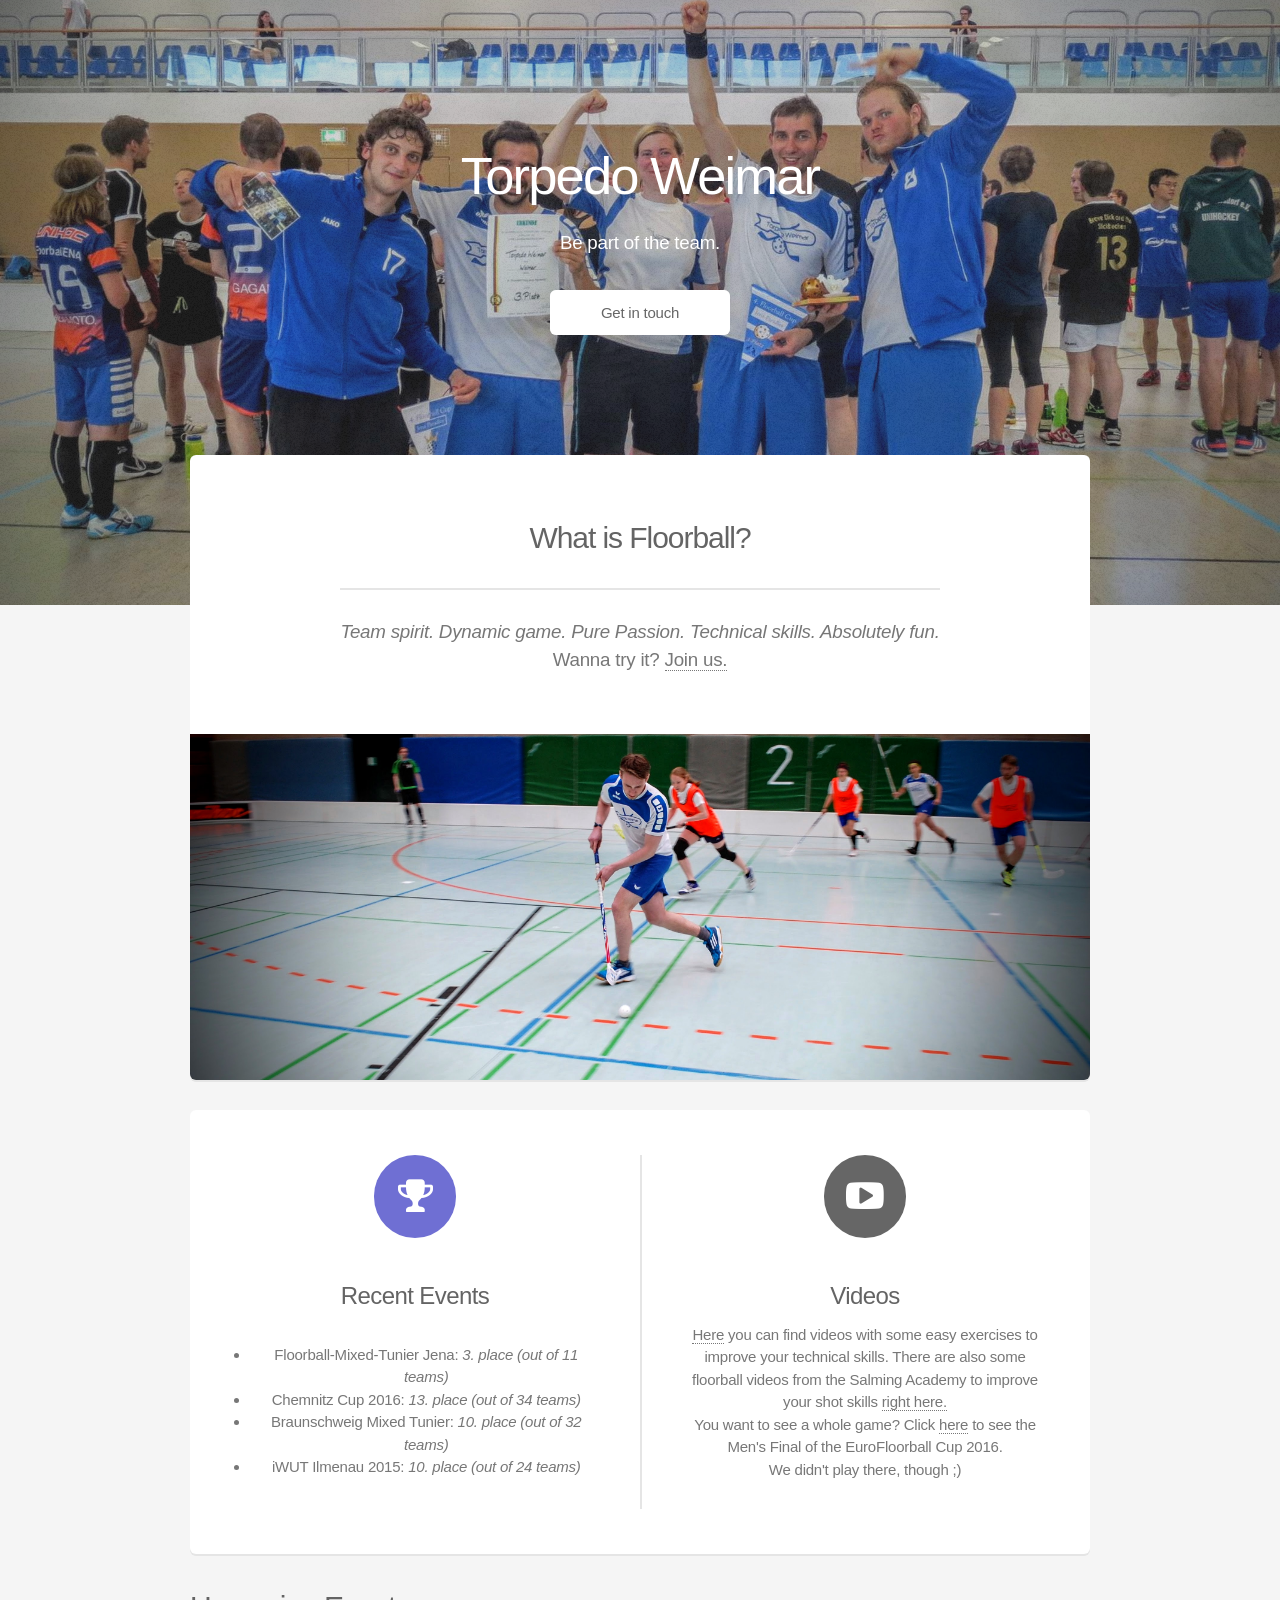
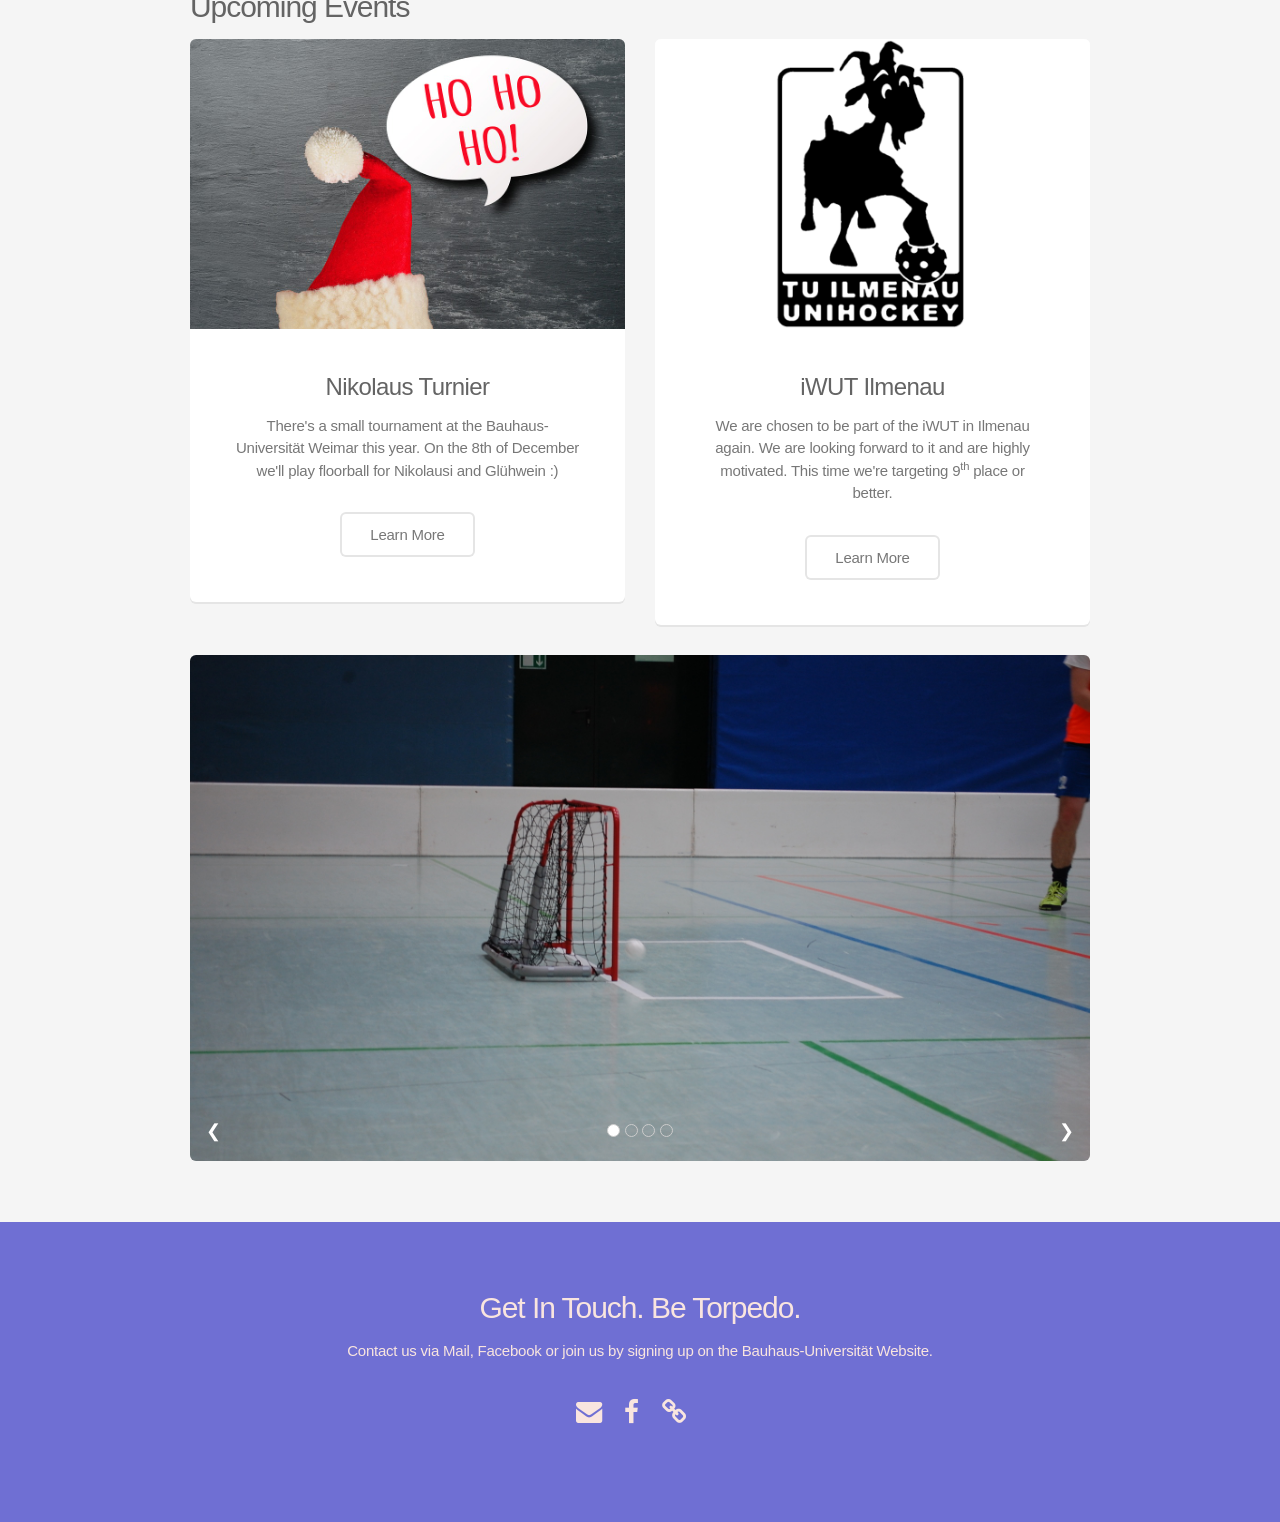
==== index.html @ 709efcd3 "fixed timing of slider, finally" ====
<!DOCTYPE HTML>
<html>
	<head>
		<title>Torpedo Weimar</title>
		<meta charset="utf-8" />
		<meta name="viewport" content="width=device-width, initial-scale=1" />
		<!--[if lte IE 8]><script src="assets/js/ie/html5shiv.js"></script><![endif]-->
		<link rel="stylesheet" href="assets/css/main.css" />
		<link rel="stylesheet" href="assets/css/w3.css">
		<style>
		.mySlides {display:none}
		.w3-left, .w3-right, .w3-badge {cursor:pointer}
		.w3-badge {height:13px;width:13px;padding:0}
		</style>
		<!--[if lte IE 8]><link rel="stylesheet" href="assets/css/ie8.css" /><![endif]-->

<!-- Favicons -->
<link rel="apple-touch-icon" sizes="180x180" href="/apple-touch-icon.png">
<link rel="icon" type="image/png" href="favicon-32x32.png" sizes="32x32">
<link rel="icon" type="image/png" href="favicon-16x16.png" sizes="16x16">
<link rel="manifest" href="/manifest.json">
<link rel="mask-icon" href="/safari-pinned-tab.svg" color="#5bbad5">
<meta name="theme-color" content="#ffffff">
	
<!-- Scripts -->
			<script src="assets/js/jquery.min.js"></script>
			<script src="assets/js/jquery.dropotron.min.js"></script>
			<script src="assets/js/jquery.scrollgress.min.js"></script>
			<script src="assets/js/skel.min.js"></script>
			<script src="assets/js/util.js"></script>
			<!--[if lte IE 8]><script src="assets/js/ie/respond.min.js"></script><![endif]-->
			<script src="assets/js/main.js"></script>
			<script src="assets/js/slider.js"></script>
	</head>

	<body class="landing" onload="startSlideShow()">
		<div id="page-wrapper">

			<!-- Banner -->
				<section id="banner">
					<h2>Torpedo Weimar</h2>
					<p>Be part of the team.</p>
					<ul class="actions">
						<li><a href="#getintouch" class="button special">Get in touch</a></li>
						<!--li><a href="#" class="button">Learn More</a></li-->
					</ul>
				</section>

			<!-- Main -->
				<section id="main" class="container">

					<section class="box special">
						<header class="major">
							<h2>What is Floorball?</h2>
							<p><em>Team spirit. Dynamic game. Pure Passion. Technical skills. Absolutely fun.</em>
							<br> Wanna try it? <a href="https://hspz.uni-weimar.de/angebote/aktueller_zeitraum/_Unihockey.html">Join us.</a></p>
						</header>
						<span class="image featured"><img src="images/DSC_0360.JPG" alt="" /></span>
					</section>

					<section class="box special features">
						<div class="features-row">
							<section>
								<span class="icon major fa-trophy accent2"></span>
								<h3>Recent Events</h3>
								<p>
									<ul>
										<li>Floorball-Mixed-Tunier Jena: <em>3. place (out of 11 teams)</em></li>
										<li>Chemnitz Cup 2016: <em>13. place (out of 34 teams)</em></li>
										<li>Braunschweig Mixed Tunier: <em>10. place (out of 32 teams)</em></li>
										<li>iWUT Ilmenau 2015: <em>10. place (out of 24 teams)</em></li>
									</ul>
								</p>
							</section>
							<section>
								<span class="icon major fa-youtube-play"></span>
								<h3>Videos</h3>
								<p><a href="https://www.youtube.com/playlist?list=PL4GcRGPV7hzxGxN67faWimyFzL7nkEMkF">Here</a> you can find videos with some easy exercises to improve your technical skills. There are also some floorball videos from the Salming Academy to improve your shot skills <a href="https://www.youtube.com/playlist?list=PLGpOIe3A1vQhxEipICi82_GwIuaH7v9pc">right here.</a> 
								<br>You want to see a whole game? Click <a href="https://youtu.be/dzKJRVQAUss">here</a> to see the Men's Final of the EuroFloorball Cup 2016.</p>
								We didn't play there, though ;)
							</section>
						</div>
					</section>
					

					<h2>Upcoming Events</h2>
					<div class="row">
						<div class="6u 12u(narrower)" style="height: 50%">

							<section class="box special">
								<span class="image featured"><img src="images/nikolaus.jpg" alt="" /></span>
								<h3>Nikolaus Turnier</h3>
								<p>There's a small tournament at the Bauhaus-Universität Weimar this year. 
								On the 8th of December we'll play floorball for Nikolausi and Glühwein :)<p>
								<ul class="actions">
									<li><a href="http://hspz.uni-weimar.de/angebote/aktueller_zeitraum/_Unihockey-Nikolausturnier.html" class="button alt">Learn More</a></li>
								</ul>
							</section>

						</div>
						<div class="6u 12u(narrower)" style="height: 50%">

							<section class="box special">
								<span class="image featured"><img src="images/iwut.png" alt="" /></span>
								<h3>iWUT Ilmenau</h3>
								<p>We are chosen to be part of the iWUT in Ilmenau again. We are looking forward to it and are highly motivated. This time we're targeting 9<sup>th</sup> place or better.</p>
								<ul class="actions">
									<li><a href="http://www2.tu-ilmenau.de/unihockey/index.php" class="button alt">Learn More</a></li>
								</ul>
							</section>

						</div>
					</div>
					<span class="image featured">
						<div class="w3-content w3-display-container" style="max-width:100%">
						  <img class="mySlides w3-animate-opacity" src="images/DSC_0390.JPG" style="width:100%">
						  <img class="mySlides w3-animate-opacity" src="images/DSC_0522.JPG" style="width:100%">
						  <img class="mySlides w3-animate-opacity" src="images/DSC_0441.JPG" style="width:100%">
						  <img class="mySlides w3-animate-opacity" src="images/DSC_0359.JPG" style="width:100%">
						  <div class="w3-center w3-section w3-large w3-text-white w3-display-bottommiddle" style="width:100%">
						    <div class="w3-left w3-padding-left w3-hover-text-khaki" onclick="plusDivs(-1)">&#10094;</div>
						    <div class="w3-right w3-padding-right w3-hover-text-khaki" onclick="plusDivs(1)">&#10095;</div>
						    <span class="w3-badge demo w3-border w3-transparent w3-hover-white" onclick="currentDiv(1)"></span>
						    <span class="w3-badge demo w3-border w3-transparent w3-hover-white" onclick="currentDiv(2)"></span>
						    <span class="w3-badge demo w3-border w3-transparent w3-hover-white" onclick="currentDiv(3)"></span>
						    <span class="w3-badge demo w3-border w3-transparent w3-hover-white" onclick="currentDiv(4)"></span>
						  </div>
						</div>
					</span>
				</section>

			<!-- CTA / Footer -->

				<section id="cta">

					<h2>Get In Touch. Be Torpedo.</h2>
					<p>Contact us via Mail, Facebook or join us by signing up on the Bauhaus-Universität Website.
					</p>

				
					<ul class="icons">
						<li><a href="mailto:jakob.taraben@uni-weimar.de?subject=Interesse Unihockey&cc=jasmin.odenwald@uni-weimar.de" class="icon fa-envelope"><span class="label">Mail</span></a></li>
						<li><a href="https://www.facebook.com/groups/576465775705765/" class="icon fa-facebook"><span class="label">Facebook</span></a></li>
						<li><a href="https://hspz.uni-weimar.de/angebote/aktueller_zeitraum/_Unihockey.html" class="icon fa-link"><span class="label">Bauhaus-Uni</span></a></li>
						<a name= "getintouch"><a/>
					</ul>		

				</section>

		</div>

	</body>
</html>
---- assets/css/main.css ----
@import url("font-awesome.min.css");
@import url("https://fonts.googleapis.com/css?family=Source+Sans+Pro:300,400,300italic,400italic");

/*
	Alpha by HTML5 UP
	html5up.net | @ajlkn
	Free for personal and commercial use under the CCA 3.0 license (html5up.net/license)
*/

/* Reset */

	html, body, div, span, applet, object, iframe, h1, h2, h3, h4, h5, h6, p, blockquote, pre, a, abbr, acronym, address, big, cite, code, del, dfn, em, img, ins, kbd, q, s, samp, small, strike, strong, sub, sup, tt, var, b, u, i, center, dl, dt, dd, ol, ul, li, fieldset, form, label, legend, table, caption, tbody, tfoot, thead, tr, th, td, article, aside, canvas, details, embed, figure, figcaption, footer, header, hgroup, menu, nav, output, ruby, section, summary, time, mark, audio, video {
		margin: 0;
		padding: 0;
		border: 0;
		font-size: 100%;
		font: inherit;
		vertical-align: baseline;
	}

	article, aside, details, figcaption, figure, footer, header, hgroup, menu, nav, section {
		display: block;
	}

	body {
		line-height: 1;
	}

	ol, ul {
		list-style: none;
	}

	blockquote, q {
		quotes: none;
	}

	blockquote:before, blockquote:after, q:before, q:after {
		content: '';
		content: none;
	}

	table {
		border-collapse: collapse;
		border-spacing: 0;
	}

	body {
		-webkit-text-size-adjust: none;
	}

/* Box Model */

	*, *:before, *:after {
		-moz-box-sizing: border-box;
		-webkit-box-sizing: border-box;
		box-sizing: border-box;
	}

/* Containers */

	.container {
		margin-left: auto;
		margin-right: auto;
	}

	.container.\31 25\25 {
		width: 100%;
		max-width: 75em;
		min-width: 60em;
	}

	.container.\37 5\25 {
		width: 45em;
	}

	.container.\35 0\25 {
		width: 30em;
	}

	.container.\32 5\25 {
		width: 15em;
	}

	.container {
		width: 60em;
	}

	@media screen and (max-width: 1680px) {

		.container.\31 25\25 {
			width: 100%;
			max-width: 75em;
			min-width: 60em;
		}

		.container.\37 5\25 {
			width: 45em;
		}

		.container.\35 0\25 {
			width: 30em;
		}

		.container.\32 5\25 {
			width: 15em;
		}

		.container {
			width: 60em;
		}

	}

	@media screen and (max-width: 1280px) {

		.container.\31 25\25 {
			width: 100%;
			max-width: 75em;
			min-width: 60em;
		}

		.container.\37 5\25 {
			width: 45em;
		}

		.container.\35 0\25 {
			width: 30em;
		}

		.container.\32 5\25 {
			width: 15em;
		}

		.container {
			width: 60em;
		}

	}

	@media screen and (max-width: 980px) {

		.container.\31 25\25 {
			width: 100%;
			max-width: 112.5%;
			min-width: 90%;
		}

		.container.\37 5\25 {
			width: 67.5%;
		}

		.container.\35 0\25 {
			width: 45%;
		}

		.container.\32 5\25 {
			width: 22.5%;
		}

		.container {
			width: 90%;
		}

	}

	@media screen and (max-width: 840px) {

		.container.\31 25\25 {
			width: 100%;
			max-width: 112.5%;
			min-width: 90%;
		}

		.container.\37 5\25 {
			width: 67.5%;
		}

		.container.\35 0\25 {
			width: 45%;
		}

		.container.\32 5\25 {
			width: 22.5%;
		}

		.container {
			width: 90% !important;
		}

	}

	@media screen and (max-width: 736px) {

		.container.\31 25\25 {
			width: 100%;
			max-width: 125%;
			min-width: 100%;
		}

		.container.\37 5\25 {
			width: 75%;
		}

		.container.\35 0\25 {
			width: 50%;
		}

		.container.\32 5\25 {
			width: 25%;
		}

		.container {
			width: 100% !important;
		}

	}

	@media screen and (max-width: 480px) {

		.container.\31 25\25 {
			width: 100%;
			max-width: 125%;
			min-width: 100%;
		}

		.container.\37 5\25 {
			width: 75%;
		}

		.container.\35 0\25 {
			width: 50%;
		}

		.container.\32 5\25 {
			width: 25%;
		}

		.container {
			width: 100% !important;
		}

	}

/* Grid */

	.row {
		border-bottom: solid 1px transparent;
		-moz-box-sizing: border-box;
		-webkit-box-sizing: border-box;
		box-sizing: border-box;
	}

	.row > * {
		float: left;
		-moz-box-sizing: border-box;
		-webkit-box-sizing: border-box;
		box-sizing: border-box;
	}

	.row:after, .row:before {
		content: '';
		display: block;
		clear: both;
		height: 0;
	}

	.row.uniform > * > :first-child {
		margin-top: 0;
	}

	.row.uniform > * > :last-child {
		margin-bottom: 0;
	}

	.row.\30 \25 > * {
		padding: 0 0 0 0em;
	}

	.row.\30 \25 {
		margin: 0 0 -1px 0em;
	}

	.row.uniform.\30 \25 > * {
		padding: 0em 0 0 0em;
	}

	.row.uniform.\30 \25 {
		margin: 0em 0 -1px 0em;
	}

	.row > * {
		padding: 0 0 0 2em;
	}

	.row {
		margin: 0 0 -1px -2em;
	}

	.row.uniform > * {
		padding: 2em 0 0 2em;
	}

	.row.uniform {
		margin: -2em 0 -1px -2em;
	}

	.row.\32 00\25 > * {
		padding: 0 0 0 4em;
	}

	.row.\32 00\25 {
		margin: 0 0 -1px -4em;
	}

	.row.uniform.\32 00\25 > * {
		padding: 4em 0 0 4em;
	}

	.row.uniform.\32 00\25 {
		margin: -4em 0 -1px -4em;
	}

	.row.\31 50\25 > * {
		padding: 0 0 0 3em;
	}

	.row.\31 50\25 {
		margin: 0 0 -1px -3em;
	}

	.row.uniform.\31 50\25 > * {
		padding: 3em 0 0 3em;
	}

	.row.uniform.\31 50\25 {
		margin: -3em 0 -1px -3em;
	}

	.row.\35 0\25 > * {
		padding: 0 0 0 1em;
	}

	.row.\35 0\25 {
		margin: 0 0 -1px -1em;
	}

	.row.uniform.\35 0\25 > * {
		padding: 1em 0 0 1em;
	}

	.row.uniform.\35 0\25 {
		margin: -1em 0 -1px -1em;
	}

	.row.\32 5\25 > * {
		padding: 0 0 0 0.5em;
	}

	.row.\32 5\25 {
		margin: 0 0 -1px -0.5em;
	}

	.row.uniform.\32 5\25 > * {
		padding: 0.5em 0 0 0.5em;
	}

	.row.uniform.\32 5\25 {
		margin: -0.5em 0 -1px -0.5em;
	}

	.\31 2u, .\31 2u\24 {
		width: 100%;
		clear: none;
		margin-left: 0;
	}

	.\31 1u, .\31 1u\24 {
		width: 91.6666666667%;
		clear: none;
		margin-left: 0;
	}

	.\31 0u, .\31 0u\24 {
		width: 83.3333333333%;
		clear: none;
		margin-left: 0;
	}

	.\39 u, .\39 u\24 {
		width: 75%;
		clear: none;
		margin-left: 0;
	}

	.\38 u, .\38 u\24 {
		width: 66.6666666667%;
		clear: none;
		margin-left: 0;
	}

	.\37 u, .\37 u\24 {
		width: 58.3333333333%;
		clear: none;
		margin-left: 0;
	}

	.\36 u, .\36 u\24 {
		width: 50%;
		clear: none;
		margin-left: 0;
	}

	.\35 u, .\35 u\24 {
		width: 41.6666666667%;
		clear: none;
		margin-left: 0;
	}

	.\34 u, .\34 u\24 {
		width: 33.3333333333%;
		clear: none;
		margin-left: 0;
	}

	.\33 u, .\33 u\24 {
		width: 25%;
		clear: none;
		margin-left: 0;
	}

	.\32 u, .\32 u\24 {
		width: 16.6666666667%;
		clear: none;
		margin-left: 0;
	}

	.\31 u, .\31 u\24 {
		width: 8.3333333333%;
		clear: none;
		margin-left: 0;
	}

	.\31 2u\24 + *,
	.\31 1u\24 + *,
	.\31 0u\24 + *,
	.\39 u\24 + *,
	.\38 u\24 + *,
	.\37 u\24 + *,
	.\36 u\24 + *,
	.\35 u\24 + *,
	.\34 u\24 + *,
	.\33 u\24 + *,
	.\32 u\24 + *,
	.\31 u\24 + * {
		clear: left;
	}

	.\-11u {
		margin-left: 91.66667%;
	}

	.\-10u {
		margin-left: 83.33333%;
	}

	.\-9u {
		margin-left: 75%;
	}

	.\-8u {
		margin-left: 66.66667%;
	}

	.\-7u {
		margin-left: 58.33333%;
	}

	.\-6u {
		margin-left: 50%;
	}

	.\-5u {
		margin-left: 41.66667%;
	}

	.\-4u {
		margin-left: 33.33333%;
	}

	.\-3u {
		margin-left: 25%;
	}

	.\-2u {
		margin-left: 16.66667%;
	}

	.\-1u {
		margin-left: 8.33333%;
	}

	@media screen and (max-width: 1680px) {

		.row > * {
			padding: 0 0 0 2em;
		}

		.row {
			margin: 0 0 -1px -2em;
		}

		.row.uniform > * {
			padding: 2em 0 0 2em;
		}

		.row.uniform {
			margin: -2em 0 -1px -2em;
		}

		.row.\32 00\25 > * {
			padding: 0 0 0 4em;
		}

		.row.\32 00\25 {
			margin: 0 0 -1px -4em;
		}

		.row.uniform.\32 00\25 > * {
			padding: 4em 0 0 4em;
		}

		.row.uniform.\32 00\25 {
			margin: -4em 0 -1px -4em;
		}

		.row.\31 50\25 > * {
			padding: 0 0 0 3em;
		}

		.row.\31 50\25 {
			margin: 0 0 -1px -3em;
		}

		.row.uniform.\31 50\25 > * {
			padding: 3em 0 0 3em;
		}

		.row.uniform.\31 50\25 {
			margin: -3em 0 -1px -3em;
		}

		.row.\35 0\25 > * {
			padding: 0 0 0 1em;
		}

		.row.\35 0\25 {
			margin: 0 0 -1px -1em;
		}

		.row.uniform.\35 0\25 > * {
			padding: 1em 0 0 1em;
		}

		.row.uniform.\35 0\25 {
			margin: -1em 0 -1px -1em;
		}

		.row.\32 5\25 > * {
			padding: 0 0 0 0.5em;
		}

		.row.\32 5\25 {
			margin: 0 0 -1px -0.5em;
		}

		.row.uniform.\32 5\25 > * {
			padding: 0.5em 0 0 0.5em;
		}

		.row.uniform.\32 5\25 {
			margin: -0.5em 0 -1px -0.5em;
		}

		.\31 2u\28wide\29, .\31 2u\24\28wide\29 {
			width: 100%;
			clear: none;
			margin-left: 0;
		}

		.\31 1u\28wide\29, .\31 1u\24\28wide\29 {
			width: 91.6666666667%;
			clear: none;
			margin-left: 0;
		}

		.\31 0u\28wide\29, .\31 0u\24\28wide\29 {
			width: 83.3333333333%;
			clear: none;
			margin-left: 0;
		}

		.\39 u\28wide\29, .\39 u\24\28wide\29 {
			width: 75%;
			clear: none;
			margin-left: 0;
		}

		.\38 u\28wide\29, .\38 u\24\28wide\29 {
			width: 66.6666666667%;
			clear: none;
			margin-left: 0;
		}

		.\37 u\28wide\29, .\37 u\24\28wide\29 {
			width: 58.3333333333%;
			clear: none;
			margin-left: 0;
		}

		.\36 u\28wide\29, .\36 u\24\28wide\29 {
			width: 50%;
			clear: none;
			margin-left: 0;
		}

		.\35 u\28wide\29, .\35 u\24\28wide\29 {
			width: 41.6666666667%;
			clear: none;
			margin-left: 0;
		}

		.\34 u\28wide\29, .\34 u\24\28wide\29 {
			width: 33.3333333333%;
			clear: none;
			margin-left: 0;
		}

		.\33 u\28wide\29, .\33 u\24\28wide\29 {
			width: 25%;
			clear: none;
			margin-left: 0;
		}

		.\32 u\28wide\29, .\32 u\24\28wide\29 {
			width: 16.6666666667%;
			clear: none;
			margin-left: 0;
		}

		.\31 u\28wide\29, .\31 u\24\28wide\29 {
			width: 8.3333333333%;
			clear: none;
			margin-left: 0;
		}

		.\31 2u\24\28wide\29 + *,
		.\31 1u\24\28wide\29 + *,
		.\31 0u\24\28wide\29 + *,
		.\39 u\24\28wide\29 + *,
		.\38 u\24\28wide\29 + *,
		.\37 u\24\28wide\29 + *,
		.\36 u\24\28wide\29 + *,
		.\35 u\24\28wide\29 + *,
		.\34 u\24\28wide\29 + *,
		.\33 u\24\28wide\29 + *,
		.\32 u\24\28wide\29 + *,
		.\31 u\24\28wide\29 + * {
			clear: left;
		}

		.\-11u\28wide\29 {
			margin-left: 91.66667%;
		}

		.\-10u\28wide\29 {
			margin-left: 83.33333%;
		}

		.\-9u\28wide\29 {
			margin-left: 75%;
		}

		.\-8u\28wide\29 {
			margin-left: 66.66667%;
		}

		.\-7u\28wide\29 {
			margin-left: 58.33333%;
		}

		.\-6u\28wide\29 {
			margin-left: 50%;
		}

		.\-5u\28wide\29 {
			margin-left: 41.66667%;
		}

		.\-4u\28wide\29 {
			margin-left: 33.33333%;
		}

		.\-3u\28wide\29 {
			margin-left: 25%;
		}

		.\-2u\28wide\29 {
			margin-left: 16.66667%;
		}

		.\-1u\28wide\29 {
			margin-left: 8.33333%;
		}

	}

	@media screen and (max-width: 1280px) {

		.row > * {
			padding: 0 0 0 2em;
		}

		.row {
			margin: 0 0 -1px -2em;
		}

		.row.uniform > * {
			padding: 2em 0 0 2em;
		}

		.row.uniform {
			margin: -2em 0 -1px -2em;
		}

		.row.\32 00\25 > * {
			padding: 0 0 0 4em;
		}

		.row.\32 00\25 {
			margin: 0 0 -1px -4em;
		}

		.row.uniform.\32 00\25 > * {
			padding: 4em 0 0 4em;
		}

		.row.uniform.\32 00\25 {
			margin: -4em 0 -1px -4em;
		}

		.row.\31 50\25 > * {
			padding: 0 0 0 3em;
		}

		.row.\31 50\25 {
			margin: 0 0 -1px -3em;
		}

		.row.uniform.\31 50\25 > * {
			padding: 3em 0 0 3em;
		}

		.row.uniform.\31 50\25 {
			margin: -3em 0 -1px -3em;
		}

		.row.\35 0\25 > * {
			padding: 0 0 0 1em;
		}

		.row.\35 0\25 {
			margin: 0 0 -1px -1em;
		}

		.row.uniform.\35 0\25 > * {
			padding: 1em 0 0 1em;
		}

		.row.uniform.\35 0\25 {
			margin: -1em 0 -1px -1em;
		}

		.row.\32 5\25 > * {
			padding: 0 0 0 0.5em;
		}

		.row.\32 5\25 {
			margin: 0 0 -1px -0.5em;
		}

		.row.uniform.\32 5\25 > * {
			padding: 0.5em 0 0 0.5em;
		}

		.row.uniform.\32 5\25 {
			margin: -0.5em 0 -1px -0.5em;
		}

		.\31 2u\28normal\29, .\31 2u\24\28normal\29 {
			width: 100%;
			clear: none;
			margin-left: 0;
		}

		.\31 1u\28normal\29, .\31 1u\24\28normal\29 {
			width: 91.6666666667%;
			clear: none;
			margin-left: 0;
		}

		.\31 0u\28normal\29, .\31 0u\24\28normal\29 {
			width: 83.3333333333%;
			clear: none;
			margin-left: 0;
		}

		.\39 u\28normal\29, .\39 u\24\28normal\29 {
			width: 75%;
			clear: none;
			margin-left: 0;
		}

		.\38 u\28normal\29, .\38 u\24\28normal\29 {
			width: 66.6666666667%;
			clear: none;
			margin-left: 0;
		}

		.\37 u\28normal\29, .\37 u\24\28normal\29 {
			width: 58.3333333333%;
			clear: none;
			margin-left: 0;
		}

		.\36 u\28normal\29, .\36 u\24\28normal\29 {
			width: 50%;
			clear: none;
			margin-left: 0;
		}

		.\35 u\28normal\29, .\35 u\24\28normal\29 {
			width: 41.6666666667%;
			clear: none;
			margin-left: 0;
		}

		.\34 u\28normal\29, .\34 u\24\28normal\29 {
			width: 33.3333333333%;
			clear: none;
			margin-left: 0;
		}

		.\33 u\28normal\29, .\33 u\24\28normal\29 {
			width: 25%;
			clear: none;
			margin-left: 0;
		}

		.\32 u\28normal\29, .\32 u\24\28normal\29 {
			width: 16.6666666667%;
			clear: none;
			margin-left: 0;
		}

		.\31 u\28normal\29, .\31 u\24\28normal\29 {
			width: 8.3333333333%;
			clear: none;
			margin-left: 0;
		}

		.\31 2u\24\28normal\29 + *,
		.\31 1u\24\28normal\29 + *,
		.\31 0u\24\28normal\29 + *,
		.\39 u\24\28normal\29 + *,
		.\38 u\24\28normal\29 + *,
		.\37 u\24\28normal\29 + *,
		.\36 u\24\28normal\29 + *,
		.\35 u\24\28normal\29 + *,
		.\34 u\24\28normal\29 + *,
		.\33 u\24\28normal\29 + *,
		.\32 u\24\28normal\29 + *,
		.\31 u\24\28normal\29 + * {
			clear: left;
		}

		.\-11u\28normal\29 {
			margin-left: 91.66667%;
		}

		.\-10u\28normal\29 {
			margin-left: 83.33333%;
		}

		.\-9u\28normal\29 {
			margin-left: 75%;
		}

		.\-8u\28normal\29 {
			margin-left: 66.66667%;
		}

		.\-7u\28normal\29 {
			margin-left: 58.33333%;
		}

		.\-6u\28normal\29 {
			margin-left: 50%;
		}

		.\-5u\28normal\29 {
			margin-left: 41.66667%;
		}

		.\-4u\28normal\29 {
			margin-left: 33.33333%;
		}

		.\-3u\28normal\29 {
			margin-left: 25%;
		}

		.\-2u\28normal\29 {
			margin-left: 16.66667%;
		}

		.\-1u\28normal\29 {
			margin-left: 8.33333%;
		}

	}

	@media screen and (max-width: 980px) {

		.row > * {
			padding: 0 0 0 2em;
		}

		.row {
			margin: 0 0 -1px -2em;
		}

		.row.uniform > * {
			padding: 2em 0 0 2em;
		}

		.row.uniform {
			margin: -2em 0 -1px -2em;
		}

		.row.\32 00\25 > * {
			padding: 0 0 0 4em;
		}

		.row.\32 00\25 {
			margin: 0 0 -1px -4em;
		}

		.row.uniform.\32 00\25 > * {
			padding: 4em 0 0 4em;
		}

		.row.uniform.\32 00\25 {
			margin: -4em 0 -1px -4em;
		}

		.row.\31 50\25 > * {
			padding: 0 0 0 3em;
		}

		.row.\31 50\25 {
			margin: 0 0 -1px -3em;
		}

		.row.uniform.\31 50\25 > * {
			padding: 3em 0 0 3em;
		}

		.row.uniform.\31 50\25 {
			margin: -3em 0 -1px -3em;
		}

		.row.\35 0\25 > * {
			padding: 0 0 0 1em;
		}

		.row.\35 0\25 {
			margin: 0 0 -1px -1em;
		}

		.row.uniform.\35 0\25 > * {
			padding: 1em 0 0 1em;
		}

		.row.uniform.\35 0\25 {
			margin: -1em 0 -1px -1em;
		}

		.row.\32 5\25 > * {
			padding: 0 0 0 0.5em;
		}

		.row.\32 5\25 {
			margin: 0 0 -1px -0.5em;
		}

		.row.uniform.\32 5\25 > * {
			padding: 0.5em 0 0 0.5em;
		}

		.row.uniform.\32 5\25 {
			margin: -0.5em 0 -1px -0.5em;
		}

		.\31 2u\28narrow\29, .\31 2u\24\28narrow\29 {
			width: 100%;
			clear: none;
			margin-left: 0;
		}

		.\31 1u\28narrow\29, .\31 1u\24\28narrow\29 {
			width: 91.6666666667%;
			clear: none;
			margin-left: 0;
		}

		.\31 0u\28narrow\29, .\31 0u\24\28narrow\29 {
			width: 83.3333333333%;
			clear: none;
			margin-left: 0;
		}

		.\39 u\28narrow\29, .\39 u\24\28narrow\29 {
			width: 75%;
			clear: none;
			margin-left: 0;
		}

		.\38 u\28narrow\29, .\38 u\24\28narrow\29 {
			width: 66.6666666667%;
			clear: none;
			margin-left: 0;
		}

		.\37 u\28narrow\29, .\37 u\24\28narrow\29 {
			width: 58.3333333333%;
			clear: none;
			margin-left: 0;
		}

		.\36 u\28narrow\29, .\36 u\24\28narrow\29 {
			width: 50%;
			clear: none;
			margin-left: 0;
		}

		.\35 u\28narrow\29, .\35 u\24\28narrow\29 {
			width: 41.6666666667%;
			clear: none;
			margin-left: 0;
		}

		.\34 u\28narrow\29, .\34 u\24\28narrow\29 {
			width: 33.3333333333%;
			clear: none;
			margin-left: 0;
		}

		.\33 u\28narrow\29, .\33 u\24\28narrow\29 {
			width: 25%;
			clear: none;
			margin-left: 0;
		}

		.\32 u\28narrow\29, .\32 u\24\28narrow\29 {
			width: 16.6666666667%;
			clear: none;
			margin-left: 0;
		}

		.\31 u\28narrow\29, .\31 u\24\28narrow\29 {
			width: 8.3333333333%;
			clear: none;
			margin-left: 0;
		}

		.\31 2u\24\28narrow\29 + *,
		.\31 1u\24\28narrow\29 + *,
		.\31 0u\24\28narrow\29 + *,
		.\39 u\24\28narrow\29 + *,
		.\38 u\24\28narrow\29 + *,
		.\37 u\24\28narrow\29 + *,
		.\36 u\24\28narrow\29 + *,
		.\35 u\24\28narrow\29 + *,
		.\34 u\24\28narrow\29 + *,
		.\33 u\24\28narrow\29 + *,
		.\32 u\24\28narrow\29 + *,
		.\31 u\24\28narrow\29 + * {
			clear: left;
		}

		.\-11u\28narrow\29 {
			margin-left: 91.66667%;
		}

		.\-10u\28narrow\29 {
			margin-left: 83.33333%;
		}

		.\-9u\28narrow\29 {
			margin-left: 75%;
		}

		.\-8u\28narrow\29 {
			margin-left: 66.66667%;
		}

		.\-7u\28narrow\29 {
			margin-left: 58.33333%;
		}

		.\-6u\28narrow\29 {
			margin-left: 50%;
		}

		.\-5u\28narrow\29 {
			margin-left: 41.66667%;
		}

		.\-4u\28narrow\29 {
			margin-left: 33.33333%;
		}

		.\-3u\28narrow\29 {
			margin-left: 25%;
		}

		.\-2u\28narrow\29 {
			margin-left: 16.66667%;
		}

		.\-1u\28narrow\29 {
			margin-left: 8.33333%;
		}

	}

	@media screen and (max-width: 840px) {

		.row > * {
			padding: 0 0 0 2em;
		}

		.row {
			margin: 0 0 -1px -2em;
		}

		.row.uniform > * {
			padding: 2em 0 0 2em;
		}

		.row.uniform {
			margin: -2em 0 -1px -2em;
		}

		.row.\32 00\25 > * {
			padding: 0 0 0 4em;
		}

		.row.\32 00\25 {
			margin: 0 0 -1px -4em;
		}

		.row.uniform.\32 00\25 > * {
			padding: 4em 0 0 4em;
		}

		.row.uniform.\32 00\25 {
			margin: -4em 0 -1px -4em;
		}

		.row.\31 50\25 > * {
			padding: 0 0 0 3em;
		}

		.row.\31 50\25 {
			margin: 0 0 -1px -3em;
		}

		.row.uniform.\31 50\25 > * {
			padding: 3em 0 0 3em;
		}

		.row.uniform.\31 50\25 {
			margin: -3em 0 -1px -3em;
		}

		.row.\35 0\25 > * {
			padding: 0 0 0 1em;
		}

		.row.\35 0\25 {
			margin: 0 0 -1px -1em;
		}

		.row.uniform.\35 0\25 > * {
			padding: 1em 0 0 1em;
		}

		.row.uniform.\35 0\25 {
			margin: -1em 0 -1px -1em;
		}

		.row.\32 5\25 > * {
			padding: 0 0 0 0.5em;
		}

		.row.\32 5\25 {
			margin: 0 0 -1px -0.5em;
		}

		.row.uniform.\32 5\25 > * {
			padding: 0.5em 0 0 0.5em;
		}

		.row.uniform.\32 5\25 {
			margin: -0.5em 0 -1px -0.5em;
		}

		.\31 2u\28narrower\29, .\31 2u\24\28narrower\29 {
			width: 100%;
			clear: none;
			margin-left: 0;
		}

		.\31 1u\28narrower\29, .\31 1u\24\28narrower\29 {
			width: 91.6666666667%;
			clear: none;
			margin-left: 0;
		}

		.\31 0u\28narrower\29, .\31 0u\24\28narrower\29 {
			width: 83.3333333333%;
			clear: none;
			margin-left: 0;
		}

		.\39 u\28narrower\29, .\39 u\24\28narrower\29 {
			width: 75%;
			clear: none;
			margin-left: 0;
		}

		.\38 u\28narrower\29, .\38 u\24\28narrower\29 {
			width: 66.6666666667%;
			clear: none;
			margin-left: 0;
		}

		.\37 u\28narrower\29, .\37 u\24\28narrower\29 {
			width: 58.3333333333%;
			clear: none;
			margin-left: 0;
		}

		.\36 u\28narrower\29, .\36 u\24\28narrower\29 {
			width: 50%;
			clear: none;
			margin-left: 0;
		}

		.\35 u\28narrower\29, .\35 u\24\28narrower\29 {
			width: 41.6666666667%;
			clear: none;
			margin-left: 0;
		}

		.\34 u\28narrower\29, .\34 u\24\28narrower\29 {
			width: 33.3333333333%;
			clear: none;
			margin-left: 0;
		}

		.\33 u\28narrower\29, .\33 u\24\28narrower\29 {
			width: 25%;
			clear: none;
			margin-left: 0;
		}

		.\32 u\28narrower\29, .\32 u\24\28narrower\29 {
			width: 16.6666666667%;
			clear: none;
			margin-left: 0;
		}

		.\31 u\28narrower\29, .\31 u\24\28narrower\29 {
			width: 8.3333333333%;
			clear: none;
			margin-left: 0;
		}

		.\31 2u\24\28narrower\29 + *,
		.\31 1u\24\28narrower\29 + *,
		.\31 0u\24\28narrower\29 + *,
		.\39 u\24\28narrower\29 + *,
		.\38 u\24\28narrower\29 + *,
		.\37 u\24\28narrower\29 + *,
		.\36 u\24\28narrower\29 + *,
		.\35 u\24\28narrower\29 + *,
		.\34 u\24\28narrower\29 + *,
		.\33 u\24\28narrower\29 + *,
		.\32 u\24\28narrower\29 + *,
		.\31 u\24\28narrower\29 + * {
			clear: left;
		}

		.\-11u\28narrower\29 {
			margin-left: 91.66667%;
		}

		.\-10u\28narrower\29 {
			margin-left: 83.33333%;
		}

		.\-9u\28narrower\29 {
			margin-left: 75%;
		}

		.\-8u\28narrower\29 {
			margin-left: 66.66667%;
		}

		.\-7u\28narrower\29 {
			margin-left: 58.33333%;
		}

		.\-6u\28narrower\29 {
			margin-left: 50%;
		}

		.\-5u\28narrower\29 {
			margin-left: 41.66667%;
		}

		.\-4u\28narrower\29 {
			margin-left: 33.33333%;
		}

		.\-3u\28narrower\29 {
			margin-left: 25%;
		}

		.\-2u\28narrower\29 {
			margin-left: 16.66667%;
		}

		.\-1u\28narrower\29 {
			margin-left: 8.33333%;
		}

	}

	@media screen and (max-width: 736px) {

		.row > * {
			padding: 0 0 0 2em;
		}

		.row {
			margin: 0 0 -1px -2em;
		}

		.row.uniform > * {
			padding: 2em 0 0 2em;
		}

		.row.uniform {
			margin: -2em 0 -1px -2em;
		}

		.row.\32 00\25 > * {
			padding: 0 0 0 4em;
		}

		.row.\32 00\25 {
			margin: 0 0 -1px -4em;
		}

		.row.uniform.\32 00\25 > * {
			padding: 4em 0 0 4em;
		}

		.row.uniform.\32 00\25 {
			margin: -4em 0 -1px -4em;
		}

		.row.\31 50\25 > * {
			padding: 0 0 0 3em;
		}

		.row.\31 50\25 {
			margin: 0 0 -1px -3em;
		}

		.row.uniform.\31 50\25 > * {
			padding: 3em 0 0 3em;
		}

		.row.uniform.\31 50\25 {
			margin: -3em 0 -1px -3em;
		}

		.row.\35 0\25 > * {
			padding: 0 0 0 1em;
		}

		.row.\35 0\25 {
			margin: 0 0 -1px -1em;
		}

		.row.uniform.\35 0\25 > * {
			padding: 1em 0 0 1em;
		}

		.row.uniform.\35 0\25 {
			margin: -1em 0 -1px -1em;
		}

		.row.\32 5\25 > * {
			padding: 0 0 0 0.5em;
		}

		.row.\32 5\25 {
			margin: 0 0 -1px -0.5em;
		}

		.row.uniform.\32 5\25 > * {
			padding: 0.5em 0 0 0.5em;
		}

		.row.uniform.\32 5\25 {
			margin: -0.5em 0 -1px -0.5em;
		}

		.\31 2u\28mobile\29, .\31 2u\24\28mobile\29 {
			width: 100%;
			clear: none;
			margin-left: 0;
		}

		.\31 1u\28mobile\29, .\31 1u\24\28mobile\29 {
			width: 91.6666666667%;
			clear: none;
			margin-left: 0;
		}

		.\31 0u\28mobile\29, .\31 0u\24\28mobile\29 {
			width: 83.3333333333%;
			clear: none;
			margin-left: 0;
		}

		.\39 u\28mobile\29, .\39 u\24\28mobile\29 {
			width: 75%;
			clear: none;
			margin-left: 0;
		}

		.\38 u\28mobile\29, .\38 u\24\28mobile\29 {
			width: 66.6666666667%;
			clear: none;
			margin-left: 0;
		}

		.\37 u\28mobile\29, .\37 u\24\28mobile\29 {
			width: 58.3333333333%;
			clear: none;
			margin-left: 0;
		}

		.\36 u\28mobile\29, .\36 u\24\28mobile\29 {
			width: 50%;
			clear: none;
			margin-left: 0;
		}

		.\35 u\28mobile\29, .\35 u\24\28mobile\29 {
			width: 41.6666666667%;
			clear: none;
			margin-left: 0;
		}

		.\34 u\28mobile\29, .\34 u\24\28mobile\29 {
			width: 33.3333333333%;
			clear: none;
			margin-left: 0;
		}

		.\33 u\28mobile\29, .\33 u\24\28mobile\29 {
			width: 25%;
			clear: none;
			margin-left: 0;
		}

		.\32 u\28mobile\29, .\32 u\24\28mobile\29 {
			width: 16.6666666667%;
			clear: none;
			margin-left: 0;
		}

		.\31 u\28mobile\29, .\31 u\24\28mobile\29 {
			width: 8.3333333333%;
			clear: none;
			margin-left: 0;
		}

		.\31 2u\24\28mobile\29 + *,
		.\31 1u\24\28mobile\29 + *,
		.\31 0u\24\28mobile\29 + *,
		.\39 u\24\28mobile\29 + *,
		.\38 u\24\28mobile\29 + *,
		.\37 u\24\28mobile\29 + *,
		.\36 u\24\28mobile\29 + *,
		.\35 u\24\28mobile\29 + *,
		.\34 u\24\28mobile\29 + *,
		.\33 u\24\28mobile\29 + *,
		.\32 u\24\28mobile\29 + *,
		.\31 u\24\28mobile\29 + * {
			clear: left;
		}

		.\-11u\28mobile\29 {
			margin-left: 91.66667%;
		}

		.\-10u\28mobile\29 {
			margin-left: 83.33333%;
		}

		.\-9u\28mobile\29 {
			margin-left: 75%;
		}

		.\-8u\28mobile\29 {
			margin-left: 66.66667%;
		}

		.\-7u\28mobile\29 {
			margin-left: 58.33333%;
		}

		.\-6u\28mobile\29 {
			margin-left: 50%;
		}

		.\-5u\28mobile\29 {
			margin-left: 41.66667%;
		}

		.\-4u\28mobile\29 {
			margin-left: 33.33333%;
		}

		.\-3u\28mobile\29 {
			margin-left: 25%;
		}

		.\-2u\28mobile\29 {
			margin-left: 16.66667%;
		}

		.\-1u\28mobile\29 {
			margin-left: 8.33333%;
		}

	}

	@media screen and (max-width: 480px) {

		.row > * {
			padding: 0 0 0 2em;
		}

		.row {
			margin: 0 0 -1px -2em;
		}

		.row.uniform > * {
			padding: 2em 0 0 2em;
		}

		.row.uniform {
			margin: -2em 0 -1px -2em;
		}

		.row.\32 00\25 > * {
			padding: 0 0 0 4em;
		}

		.row.\32 00\25 {
			margin: 0 0 -1px -4em;
		}

		.row.uniform.\32 00\25 > * {
			padding: 4em 0 0 4em;
		}

		.row.uniform.\32 00\25 {
			margin: -4em 0 -1px -4em;
		}

		.row.\31 50\25 > * {
			padding: 0 0 0 3em;
		}

		.row.\31 50\25 {
			margin: 0 0 -1px -3em;
		}

		.row.uniform.\31 50\25 > * {
			padding: 3em 0 0 3em;
		}

		.row.uniform.\31 50\25 {
			margin: -3em 0 -1px -3em;
		}

		.row.\35 0\25 > * {
			padding: 0 0 0 1em;
		}

		.row.\35 0\25 {
			margin: 0 0 -1px -1em;
		}

		.row.uniform.\35 0\25 > * {
			padding: 1em 0 0 1em;
		}

		.row.uniform.\35 0\25 {
			margin: -1em 0 -1px -1em;
		}

		.row.\32 5\25 > * {
			padding: 0 0 0 0.5em;
		}

		.row.\32 5\25 {
			margin: 0 0 -1px -0.5em;
		}

		.row.uniform.\32 5\25 > * {
			padding: 0.5em 0 0 0.5em;
		}

		.row.uniform.\32 5\25 {
			margin: -0.5em 0 -1px -0.5em;
		}

		.\31 2u\28mobilep\29, .\31 2u\24\28mobilep\29 {
			width: 100%;
			clear: none;
			margin-left: 0;
		}

		.\31 1u\28mobilep\29, .\31 1u\24\28mobilep\29 {
			width: 91.6666666667%;
			clear: none;
			margin-left: 0;
		}

		.\31 0u\28mobilep\29, .\31 0u\24\28mobilep\29 {
			width: 83.3333333333%;
			clear: none;
			margin-left: 0;
		}

		.\39 u\28mobilep\29, .\39 u\24\28mobilep\29 {
			width: 75%;
			clear: none;
			margin-left: 0;
		}

		.\38 u\28mobilep\29, .\38 u\24\28mobilep\29 {
			width: 66.6666666667%;
			clear: none;
			margin-left: 0;
		}

		.\37 u\28mobilep\29, .\37 u\24\28mobilep\29 {
			width: 58.3333333333%;
			clear: none;
			margin-left: 0;
		}

		.\36 u\28mobilep\29, .\36 u\24\28mobilep\29 {
			width: 50%;
			clear: none;
			margin-left: 0;
		}

		.\35 u\28mobilep\29, .\35 u\24\28mobilep\29 {
			width: 41.6666666667%;
			clear: none;
			margin-left: 0;
		}

		.\34 u\28mobilep\29, .\34 u\24\28mobilep\29 {
			width: 33.3333333333%;
			clear: none;
			margin-left: 0;
		}

		.\33 u\28mobilep\29, .\33 u\24\28mobilep\29 {
			width: 25%;
			clear: none;
			margin-left: 0;
		}

		.\32 u\28mobilep\29, .\32 u\24\28mobilep\29 {
			width: 16.6666666667%;
			clear: none;
			margin-left: 0;
		}

		.\31 u\28mobilep\29, .\31 u\24\28mobilep\29 {
			width: 8.3333333333%;
			clear: none;
			margin-left: 0;
		}

		.\31 2u\24\28mobilep\29 + *,
		.\31 1u\24\28mobilep\29 + *,
		.\31 0u\24\28mobilep\29 + *,
		.\39 u\24\28mobilep\29 + *,
		.\38 u\24\28mobilep\29 + *,
		.\37 u\24\28mobilep\29 + *,
		.\36 u\24\28mobilep\29 + *,
		.\35 u\24\28mobilep\29 + *,
		.\34 u\24\28mobilep\29 + *,
		.\33 u\24\28mobilep\29 + *,
		.\32 u\24\28mobilep\29 + *,
		.\31 u\24\28mobilep\29 + * {
			clear: left;
		}

		.\-11u\28mobilep\29 {
			margin-left: 91.66667%;
		}

		.\-10u\28mobilep\29 {
			margin-left: 83.33333%;
		}

		.\-9u\28mobilep\29 {
			margin-left: 75%;
		}

		.\-8u\28mobilep\29 {
			margin-left: 66.66667%;
		}

		.\-7u\28mobilep\29 {
			margin-left: 58.33333%;
		}

		.\-6u\28mobilep\29 {
			margin-left: 50%;
		}

		.\-5u\28mobilep\29 {
			margin-left: 41.66667%;
		}

		.\-4u\28mobilep\29 {
			margin-left: 33.33333%;
		}

		.\-3u\28mobilep\29 {
			margin-left: 25%;
		}

		.\-2u\28mobilep\29 {
			margin-left: 16.66667%;
		}

		.\-1u\28mobilep\29 {
			margin-left: 8.33333%;
		}

	}

/* Basic */

	body {
		background: #f5f5f5;
	}

	body, input, select, textarea {
		color: #777;
		font-family: "Source Sans Pro", sans-serif;
		font-size: 16pt;
		font-weight: 300;
		line-height: 1.65em;
		letter-spacing: -0.015em;
	}

	a {
		-moz-transition: color 0.2s ease-in-out, border-bottom-color 0.2s ease-in-out;
		-webkit-transition: color 0.2s ease-in-out, border-bottom-color 0.2s ease-in-out;
		-ms-transition: color 0.2s ease-in-out, border-bottom-color 0.2s ease-in-out;
		transition: color 0.2s ease-in-out, border-bottom-color 0.2s ease-in-out;
		border-bottom: dotted 1px;
		color: #6f6fd3;
		text-decoration: none;
	}

		a:hover {
			border-bottom-color: transparent;
		}

	strong, b {
		color: #646464;
		font-weight: 400;
	}

	em, i {
		font-style: italic;
	}

	p {
		margin: 0 0 2em 0;
	}

	h1, h2, h3, h4, h5, h6 {
		color: #646464;
		font-weight: 300;
		line-height: 1em;
		margin: 0 0 0.5em 0;
	}

		h1 a, h2 a, h3 a, h4 a, h5 a, h6 a {
			color: inherit;
			text-decoration: none;
		}

	h2 {
		font-size: 2.25em;
		line-height: 1.5em;
		letter-spacing: -0.035em;
	}

	h3 {
		font-size: 1.75em;
		line-height: 1.5em;
		letter-spacing: -0.025em;
	}

	h4 {
		font-size: 1.1em;
		line-height: 1.5em;
		letter-spacing: 0;
	}

	h5 {
		font-size: 0.9em;
		line-height: 1.5em;
		letter-spacing: 0;
	}

	h6 {
		font-size: 0.7em;
		line-height: 1.5em;
		letter-spacing: 0;
	}

	sub {
		font-size: 0.8em;
		position: relative;
		top: 0.5em;
	}

	sup {
		font-size: 0.8em;
		position: relative;
		top: -0.5em;
	}

	hr {
		border: 0;
		border-bottom: solid 2px #e5e5e5;
		margin: 2em 0;
	}

		hr.major {
			margin: 3em 0;
		}

	blockquote {
		border-left: solid 4px #e5e5e5;
		font-style: italic;
		margin: 0 0 2em 0;
		padding: 0.5em 0 0.5em 2em;
	}

	pre {
		-webkit-overflow-scrolling: touch;
		background: #f8f8f8;
		border-radius: 6px;
		border: solid 1px #e5e5e5;
		font-family: monospace;
		font-size: 0.9em;
		line-height: 1.75em;
		margin: 0 0 2em 0;
		overflow-x: auto;
		padding: 1em 1.5em;
	}

	code {
		background: #f8f8f8;
		border-radius: 6px;
		border: solid 1px #e5e5e5;
		font-family: monospace;
		font-size: 0.9em;
		margin: 0 0.25em;
		padding: 0.25em 0.65em;
	}

	.align-left {
		text-align: left;
	}

	.align-center {
		text-align: center;
	}

	.align-right {
		text-align: right;
	}

/* Section/Article */

	section.special, article.special {
		text-align: center;
	}

	header p {
		color: #999;
		position: relative;
		margin: 0 0 1.5em 0;
		font-style: italic;
	}

	header h2 + p {
		font-size: 1.25em;
		margin-top: -1em;
		line-height: 1.5em;
	}

	header h3 + p {
		font-size: 1.1em;
		margin-top: -0.85em;
		line-height: 1.5em;
	}

	header h4 + p,
	header h5 + p,
	header h6 + p {
		font-size: 0.8em;
		margin-top: -0.5em;
		line-height: 1.5em;
	}

	header.major {
		padding: 1em 0;
		text-align: center;
	}

		header.major h2 {
			margin: 0;
		}

		header.major p {
			display: inline-block;
			border-top: solid 2px #e5e5e5;
			color: #777;
			margin: 1.5em 0 0 0;
			padding: 1.5em 0 0 0;
			font-style: normal;
		}

/* Form */

	form {
		margin: 0 0 2em 0;
	}

	label {
		color: #646464;
		display: block;
		font-size: 0.9em;
		font-weight: 300;
		margin: 0 0 1em 0;
	}

	input[type="text"],
	input[type="password"],
	input[type="email"],
	select,
	textarea {
		-moz-appearance: none;
		-webkit-appearance: none;
		-ms-appearance: none;
		appearance: none;
		background: #f8f8f8;
		border-radius: 6px;
		border: solid 1px #e5e5e5;
		color: inherit;
		display: block;
		outline: 0;
		padding: 0 1em;
		text-decoration: none;
		width: 100%;
	}

		input[type="text"]:invalid,
		input[type="password"]:invalid,
		input[type="email"]:invalid,
		select:invalid,
		textarea:invalid {
			box-shadow: none;
		}

		input[type="text"]:focus,
		input[type="password"]:focus,
		input[type="email"]:focus,
		select:focus,
		textarea:focus {
			border-color: #6f6fd3;
			box-shadow: 0 0 0 2px #6f6fd3;
		}

	.select-wrapper {
		text-decoration: none;
		display: block;
		position: relative;
	}

		.select-wrapper:before {
			-moz-osx-font-smoothing: grayscale;
			-webkit-font-smoothing: antialiased;
			font-family: FontAwesome;
			font-style: normal;
			font-weight: normal;
			text-transform: none !important;
		}

		.select-wrapper:before {
			color: #e5e5e5;
			content: '\f078';
			display: block;
			height: 3em;
			line-height: 3em;
			pointer-events: none;
			position: absolute;
			right: 0;
			text-align: center;
			top: 0;
			width: 3em;
		}

		.select-wrapper select::-ms-expand {
			display: none;
		}

	input[type="text"],
	input[type="password"],
	input[type="email"],
	select {
		height: 3em;
	}

	textarea {
		padding: 0.75em 1em;
	}

	input[type="checkbox"],
	input[type="radio"] {
		-moz-appearance: none;
		-webkit-appearance: none;
		-ms-appearance: none;
		appearance: none;
		display: block;
		float: left;
		margin-right: -2em;
		opacity: 0;
		width: 1em;
		z-index: -1;
	}

		input[type="checkbox"] + label,
		input[type="radio"] + label {
			text-decoration: none;
			color: #777;
			cursor: pointer;
			display: inline-block;
			font-size: 1em;
			font-weight: 300;
			padding-left: 2.55em;
			padding-right: 0.75em;
			position: relative;
		}

			input[type="checkbox"] + label:before,
			input[type="radio"] + label:before {
				-moz-osx-font-smoothing: grayscale;
				-webkit-font-smoothing: antialiased;
				font-family: FontAwesome;
				font-style: normal;
				font-weight: normal;
				text-transform: none !important;
			}

			input[type="checkbox"] + label:before,
			input[type="radio"] + label:before {
				background: #f8f8f8;
				border-radius: 6px;
				border: solid 1px #e5e5e5;
				content: '';
				display: inline-block;
				height: 1.8em;
				left: 0;
				line-height: 1.725em;
				position: absolute;
				text-align: center;
				top: 0;
				width: 1.8em;
			}

		input[type="checkbox"]:checked + label:before,
		input[type="radio"]:checked + label:before {
			background: #666;
			border-color: #666;
			color: #ffffff;
			content: '\f00c';
		}

		input[type="checkbox"]:focus + label:before,
		input[type="radio"]:focus + label:before {
			border-color: #6f6fd3;
			box-shadow: 0 0 0 1px #6f6fd3;
		}

	input[type="checkbox"] + label:before {
		border-radius: 6px;
	}

	input[type="radio"] + label:before {
		border-radius: 100%;
	}

	::-webkit-input-placeholder {
		color: #999 !important;
		opacity: 1.0;
	}

	:-moz-placeholder {
		color: #999 !important;
		opacity: 1.0;
	}

	::-moz-placeholder {
		color: #999 !important;
		opacity: 1.0;
	}

	:-ms-input-placeholder {
		color: #999 !important;
		opacity: 1.0;
	}

	.formerize-placeholder {
		color: #999 !important;
		opacity: 1.0;
	}

/* Box */

	.box {
		background: #fff;
		border-radius: 6px;
		box-shadow: 0 2px 0 0 #e5e5e5;
		margin: 0 0 2em 0;
		padding: 3em;
	}

		.box > :last-child {
			margin-bottom: 0;
		}

		.box.alt {
			background: none !important;
			border-radius: 0 !important;
			box-shadow: none !important;
			margin: 0 0 2em 0;
			padding: 0 !important;
		}

		.box.features .features-row {
			border-top: solid 2px #e5e5e5;
			position: relative;
		}

			.box.features .features-row:after {
				clear: both;
				content: '';
				display: block;
			}

			.box.features .features-row section {
				float: left;
				padding: 3em;
				width: 50%;
			}

				.box.features .features-row section :last-child {
					margin-bottom: 0;
				}

				.box.features .features-row section:nth-child(2n) {
					padding-right: 0;
				}

					.box.features .features-row section:nth-child(2n):before {
						background: #e5e5e5;
						content: '';
						display: block;
						height: 100%;
						margin-left: -3em;
						position: absolute;
						top: 0;
						width: 2px;
					}

				.box.features .features-row section:nth-child(2n-1) {
					padding-left: 0;
				}

			.box.features .features-row:first-child {
				border-top: 0;
			}

				.box.features .features-row:first-child section {
					padding-top: 0;
				}

			.box.features .features-row:last-child {
				padding-bottom: 0;
			}

				.box.features .features-row:last-child section {
					padding-bottom: 0;
				}

		.box.special {
			text-align: center;
		}

		.box .image.featured {
			border-radius: 0;
			display: block;
			margin: 3em 0 3em -3em;
			position: relative;
			width: calc(100% + 6em);
		}

			.box .image.featured img {
				border-radius: 0;
				display: block;
				width: 100%;
			}

			.box .image.featured:first-child {
				border-radius: 6px 6px 0 0;
				margin-bottom: 3em;
				margin-top: -3em;
			}

				.box .image.featured:first-child img {
					border-radius: 6px 6px 0 0;
				}

			.box .image.featured:last-child {
				border-radius: 0 0 6px 6px;
				margin-bottom: -3em;
				margin-top: 3em;
			}

				.box .image.featured:last-child img {
					border-radius: 0 0 6px 6px;
				}

/* Icon */

	.icon {
		text-decoration: none;
		border-bottom: none;
		position: relative;
	}

		.icon:before {
			-moz-osx-font-smoothing: grayscale;
			-webkit-font-smoothing: antialiased;
			font-family: FontAwesome;
			font-style: normal;
			font-weight: normal;
			text-transform: none !important;
		}

		.icon > .label {
			display: none;
		}

		.icon.major {
			background: #666;
			border-radius: 100%;
			color: #ffffff;
			cursor: default;
			display: inline-block;
			height: 5.5em;
			line-height: 5.5em;
			margin: 0 0 2em 0;
			width: 5.5em;
		}

			.icon.major:before {
				font-size: 2.5em;
			}

			.icon.major.accent1 {
				background: #666;
				color: #ffffff;
			}

			.icon.major.accent2 {
				background: #6f6fd3;
				color: #ffffff;
			}

			.icon.major.accent3 {
				background: #7fcdb8;
				color: #ffffff;
			}

			.icon.major.accent4 {
				background: #90b0ba;
				color: #ffffff;
			}

			.icon.major.accent5 {
				background: #e5cb95;
				color: #ffffff;
			}

/* Image */

	.image {
		border-radius: 6px;
		border: 0;
		display: inline-block;
		position: relative;
	}

		.image img {
			border-radius: 6px;
			display: block;
		}

		.image.left {
			float: left;
			padding: 0 1.5em 1em 0;
			top: 0.25em;
		}

		.image.right {
			float: right;
			padding: 0 0 1em 1.5em;
			top: 0.25em;
		}

		.image.fit {
			display: block;
			margin: 0 0 2em 0;
			width: 100%;
		}

			.image.fit img {
				display: block;
				width: 100%;
			}

/* List */

	ol {
		list-style: decimal;
		margin: 0 0 2em 0;
		padding-left: 1.25em;
	}

		ol li {
			padding-left: 0.25em;
		}

	ul {
		list-style: disc;
		margin: 0 0 2em 0;
		padding-left: 1em;
	}

		ul li {
			padding-left: 0.5em;
		}

		ul.alt {
			list-style: none;
			padding-left: 0;
		}

			ul.alt li {
				border-top: solid 1px #e5e5e5;
				padding: 0.5em 0;
			}

				ul.alt li:first-child {
					border-top: 0;
					padding-top: 0;
				}

		ul.icons {
			cursor: default;
			list-style: none;
			padding-left: 0;
		}

			ul.icons li {
				display: inline-block;
				padding: 0 1.25em 0 0;
			}

				ul.icons li:last-child {
					padding-right: 0;
				}

				ul.icons li .icon {
					color: inherit;
				}

					ul.icons li .icon:before {
						font-size: 1.75em;
					}

		ul.actions {
			cursor: default;
			list-style: none;
			padding-left: 0;
		}

			ul.actions li {
				display: inline-block;
				padding: 0 1em 0 0;
				vertical-align: middle;
			}

				ul.actions li:last-child {
					padding-right: 0;
				}

			ul.actions.small li {
				padding: 0 0.5em 0 0;
			}

			ul.actions.vertical li {
				display: block;
				padding: 1em 0 0 0;
			}

				ul.actions.vertical li:first-child {
					padding-top: 0;
				}

				ul.actions.vertical li > * {
					margin-bottom: 0;
				}

			ul.actions.vertical.small li {
				padding: 0.5em 0 0 0;
			}

				ul.actions.vertical.small li:first-child {
					padding-top: 0;
				}

			ul.actions.fit {
				display: table;
				margin-left: -1em;
				padding: 0;
				table-layout: fixed;
				width: calc(100% + 1em);
			}

				ul.actions.fit li {
					display: table-cell;
					padding: 0 0 0 1em;
				}

					ul.actions.fit li > * {
						margin-bottom: 0;
					}

				ul.actions.fit.small {
					margin-left: -0.5em;
					width: calc(100% + 0.5em);
				}

					ul.actions.fit.small li {
						padding: 0 0 0 0.5em;
					}

	dl {
		margin: 0 0 2em 0;
	}

/* Table */

	.table-wrapper {
		-webkit-overflow-scrolling: touch;
		overflow-x: auto;
	}

	table {
		margin: 0 0 2em 0;
		width: 100%;
	}

		table tbody tr {
			border: solid 1px #e5e5e5;
			border-left: 0;
			border-right: 0;
		}

			table tbody tr:nth-child(2n + 1) {
				background-color: #f8f8f8;
			}

		table td {
			padding: 0.75em 0.75em;
		}

		table th {
			color: #646464;
			font-size: 0.9em;
			font-weight: 300;
			padding: 0 0.75em 0.75em 0.75em;
			text-align: left;
		}

		table thead {
			border-bottom: solid 2px #e5e5e5;
		}

		table tfoot {
			border-top: solid 2px #e5e5e5;
		}

		table.alt {
			border-collapse: separate;
		}

			table.alt tbody tr td {
				border: solid 1px #e5e5e5;
				border-left-width: 0;
				border-top-width: 0;
			}

				table.alt tbody tr td:first-child {
					border-left-width: 1px;
				}

			table.alt tbody tr:first-child td {
				border-top-width: 1px;
			}

			table.alt thead {
				border-bottom: 0;
			}

			table.alt tfoot {
				border-top: 0;
			}

/* Button */

	input[type="submit"],
	input[type="reset"],
	input[type="button"],
	.button {
		-moz-appearance: none;
		-webkit-appearance: none;
		-ms-appearance: none;
		appearance: none;
		-moz-transition: background-color 0.2s ease-in-out, color 0.2s ease-in-out;
		-webkit-transition: background-color 0.2s ease-in-out, color 0.2s ease-in-out;
		-ms-transition: background-color 0.2s ease-in-out, color 0.2s ease-in-out;
		transition: background-color 0.2s ease-in-out, color 0.2s ease-in-out;
		background-color: #666;
		border-radius: 6px;
		border: 0;
		color: #ffffff;
		cursor: pointer;
		display: inline-block;
		font-weight: 400;
		height: 3em;
		line-height: 3em;
		padding: 0 2em;
		text-align: center;
		text-decoration: none;
		white-space: nowrap;
	}

		input[type="submit"]:hover,
		input[type="reset"]:hover,
		input[type="button"]:hover,
		.button:hover {
			background-color: #737373;
		}

		input[type="submit"]:active,
		input[type="reset"]:active,
		input[type="button"]:active,
		.button:active {
			background-color: #595959;
		}

		input[type="submit"].icon,
		input[type="reset"].icon,
		input[type="button"].icon,
		.button.icon {
			padding-left: 1.35em;
		}

			input[type="submit"].icon:before,
			input[type="reset"].icon:before,
			input[type="button"].icon:before,
			.button.icon:before {
				margin-right: 0.5em;
			}

		input[type="submit"].fit,
		input[type="reset"].fit,
		input[type="button"].fit,
		.button.fit {
			display: block;
			margin: 0 0 1em 0;
			width: 100%;
		}

		input[type="submit"].small,
		input[type="reset"].small,
		input[type="button"].small,
		.button.small {
			font-size: 0.8em;
			height: 2.7em;
			line-height: 2.7em;
		}

		input[type="submit"].big,
		input[type="reset"].big,
		input[type="button"].big,
		.button.big {
			font-size: 1.25em;
			height: 2.7em;
			line-height: 2.7em;
		}

		input[type="submit"].alt,
		input[type="reset"].alt,
		input[type="button"].alt,
		.button.alt {
			background-color: transparent;
			box-shadow: inset 0 0 0 2px #e5e5e5;
			color: #777;
		}

			input[type="submit"].alt:hover,
			input[type="reset"].alt:hover,
			input[type="button"].alt:hover,
			.button.alt:hover {
				background-color: #f8f8f8;
			}

			input[type="submit"].alt:active,
			input[type="reset"].alt:active,
			input[type="button"].alt:active,
			.button.alt:active {
				background-color: #f0f0f0;
			}

			input[type="submit"].alt.icon:before,
			input[type="reset"].alt.icon:before,
			input[type="button"].alt.icon:before,
			.button.alt.icon:before {
				color: #999;
			}

		input[type="submit"].special,
		input[type="reset"].special,
		input[type="button"].special,
		.button.special {
			background-color: #6f6fd3;
			color: #ffffff !important;
		}

			input[type="submit"].special:hover,
			input[type="reset"].special:hover,
			input[type="button"].special:hover,
			.button.special:hover {
				background-color: #ecaa96;
			}

			input[type="submit"].special:active,
			input[type="reset"].special:active,
			input[type="button"].special:active,
			.button.special:active {
				background-color: #e4886a;
			}

		input[type="submit"].disabled, input[type="submit"]:disabled,
		input[type="reset"].disabled,
		input[type="reset"]:disabled,
		input[type="button"].disabled,
		input[type="button"]:disabled,
		.button.disabled,
		.button:disabled {
			background-color: #777 !important;
			box-shadow: inset 0 -0.15em 0 0 rgba(0, 0, 0, 0.15);
			color: #f5f5f5 !important;
			cursor: default;
			opacity: 0.25;
		}

/* Header */

	#page-wrapper {
		padding-top: 3em;
	}

	body.landing #page-wrapper {
		padding-top: 0;
	}

	@-moz-keyframes reveal-header {
		0% {
			top: -5em;
		}

		100% {
			top: 0;
		}
	}

	@-webkit-keyframes reveal-header {
		0% {
			top: -5em;
		}

		100% {
			top: 0;
		}
	}

	@-ms-keyframes reveal-header {
		0% {
			top: -5em;
		}

		100% {
			top: 0;
		}
	}

	@keyframes reveal-header {
		0% {
			top: -5em;
		}

		100% {
			top: 0;
		}
	}

	#header {
		background: #444;
		color: #bbb;
		cursor: default;
		height: 3.25em;
		left: 0;
		line-height: 3.25em;
		position: fixed;
		top: 0;
		width: 100%;
		z-index: 10000;
	}

		#header h1 {
			color: inherit;
			height: inherit;
			left: 1.25em;
			line-height: inherit;
			margin: 0;
			padding: 0;
			position: absolute;
			top: 0;
		}

			#header h1 a {
				color: #fff;
				font-weight: 400;
				border: 0;
			}

		#header nav {
			height: inherit;
			line-height: inherit;
			position: absolute;
			right: 0.75em;
			top: 0;
			vertical-align: middle;
		}

			#header nav > ul {
				list-style: none;
				margin: 0;
				padding-left: 0;
			}

				#header nav > ul > li {
					display: inline-block;
					padding-left: 0;
				}

					#header nav > ul > li > ul {
						display: none;
					}

					#header nav > ul > li a {
						display: inline-block;
						height: 2em;
						line-height: 1.95em;
						padding: 0 1em;
						border-radius: 6px;
					}

					#header nav > ul > li a:not(.button) {
						color: #fff;
						display: inline-block;
						text-decoration: none;
						border: 0;
					}

						#header nav > ul > li a:not(.button).icon:before {
							color: #999;
							margin-right: 0.5em;
						}

					#header nav > ul > li:first-child {
						margin-left: 0;
					}

					#header nav > ul > li.active a:not(.button) {
						background-color: rgba(153, 153, 153, 0.25);
					}

					#header nav > ul > li .button {
						margin: 0 0 0 0.5em;
						position: relative;
					}

		#header input[type="submit"],
		#header input[type="reset"],
		#header input[type="button"],
		#header .button {
			background-color: transparent;
			box-shadow: inset 0 0 0 2px #999;
			color: #fff;
		}

			#header input[type="submit"]:hover,
			#header input[type="reset"]:hover,
			#header input[type="button"]:hover,
			#header .button:hover {
				background-color: rgba(153, 153, 153, 0.25);
			}

			#header input[type="submit"]:active,
			#header input[type="reset"]:active,
			#header input[type="button"]:active,
			#header .button:active {
				background-color: rgba(153, 153, 153, 0.5);
			}

		#header .container {
			position: relative;
		}

			#header .container h1 {
				left: 0;
			}

			#header .container nav {
				right: 0;
			}

		#header.reveal {
			-moz-animation: reveal-header 0.5s;
			-webkit-animation: reveal-header 0.5s;
			-ms-animation: reveal-header 0.5s;
			animation: reveal-header 0.5s;
		}

		#header.alt {
			-moz-animation: none;
			-webkit-animation: none;
			-ms-animation: none;
			animation: none;
			background: none;
			color: rgba(255, 255, 255, 0.75);
			position: absolute;
		}

			#header.alt nav > ul > li a:not(.button).icon:before {
				color: rgba(255, 255, 255, 0.75);
			}

			#header.alt nav > ul > li.active a:not(.button) {
				background-color: rgba(255, 255, 255, 0.2);
			}

			#header.alt input[type="submit"],
			#header.alt input[type="reset"],
			#header.alt input[type="button"],
			#header.alt .button {
				box-shadow: inset 0 0 0 2px rgba(255, 255, 255, 0.5);
			}

				#header.alt input[type="submit"]:hover,
				#header.alt input[type="reset"]:hover,
				#header.alt input[type="button"]:hover,
				#header.alt .button:hover {
					background-color: rgba(255, 255, 255, 0.1);
				}

				#header.alt input[type="submit"]:active,
				#header.alt input[type="reset"]:active,
				#header.alt input[type="button"]:active,
				#header.alt .button:active {
					background-color: rgba(255, 255, 255, 0.2);
				}

	.dropotron {
		background: #fff;
		border-radius: 6px;
		box-shadow: 0 2px 0 0 rgba(0, 0, 0, 0.065), inset 0 -1px 0 0 #fff, inset 0 0 0 1px rgba(229, 229, 229, 0.5);
		list-style: none;
		margin: calc(-0.5em + 1px) 0 0 1px;
		padding: 0.5em 0;
		width: 11em;
	}

		.dropotron li {
			padding: 0;
		}

			.dropotron li a, .dropotron li span {
				-moz-transition: none;
				-webkit-transition: none;
				-ms-transition: none;
				transition: none;
				border: 0;
				border-top: solid 1px #f2f2f2;
				color: inherit;
				display: block;
				padding: 0.15em 1em;
			}

			.dropotron li:first-child > a, .dropotron li:first-child > span {
				border-top: 0;
			}

			.dropotron li.active > a, .dropotron li.active > span, .dropotron li:hover > a, .dropotron li:hover > span {
				background: #6f6fd3;
				color: #ffffff;
			}

		.dropotron.level-0 {
			font-size: 0.9em;
			margin: 1em 0 0 0;
		}

			.dropotron.level-0:before {
				-moz-transform: rotate(45deg);
				-webkit-transform: rotate(45deg);
				-ms-transform: rotate(45deg);
				transform: rotate(45deg);
				background: #fff;
				border: solid 1px rgba(229, 229, 229, 0.5);
				border-bottom: 0;
				border-right: 0;
				box-shadow: -0.25em -0.125em 0.125em 0 rgba(0, 0, 0, 0.015);
				content: '';
				display: block;
				height: 0.75em;
				position: absolute;
				right: 1.25em;
				top: -0.375em;
				width: 0.75em;
				z-index: 0;
			}

/* Banner */

	#banner {
		background-attachment: scroll,							fixed;
		background-color: #666;
		background-image: url("images/overlay.png"), url("../../images/banner.jpg");
		background-position: top left,						center center;
		background-repeat: repeat,							no-repeat;
		background-size: auto,							cover;
		color: #fff;
		padding: 12em 0 20em 0;
		text-align: center;
	}

		#banner :last-child {
			margin-bottom: 0;
		}

		#banner h2, #banner h3, #banner h4, #banner h5, #banner h6 {
			color: #fff;
		}

		#banner h2 {
			font-size: 3.5em;
			line-height: 1em;
			margin: 0 0 0.5em 0;
			padding: 0;
		}

		#banner p {
			font-size: 1.25em;
			margin-bottom: 1.75em;
		}

		#banner input[type="submit"],
		#banner input[type="reset"],
		#banner input[type="button"],
		#banner .button {
			background-color: transparent;
			box-shadow: inset 0 0 0 2px rgba(255, 255, 255, 0.5);
			color: #fff;
			min-width: 12em;
		}

			#banner input[type="submit"]:hover,
			#banner input[type="reset"]:hover,
			#banner input[type="button"]:hover,
			#banner .button:hover {
				background-color: rgba(255, 255, 255, 0.1);
			}

			#banner input[type="submit"]:active,
			#banner input[type="reset"]:active,
			#banner input[type="button"]:active,
			#banner .button:active {
				background-color: rgba(255, 255, 255, 0.2);
			}

			#banner input[type="submit"].special,
			#banner input[type="reset"].special,
			#banner input[type="button"].special,
			#banner .button.special {
				background: #fff;
				color: #666 !important;
			}

/* Main */

	#main {
		padding: 4em 0;
	}

		#main > header {
			text-align: center;
			margin: 0 0 3em 0;
		}

			#main > header h2 {
				font-size: 2.75em;
				margin: 0;
			}

			#main > header p {
				border-top: solid 2px #e5e5e5;
				color: #777;
				display: inline-block;
				font-style: normal;
				margin: 1em 0 0 0;
				padding: 1em 0 1.25em 0;
			}

	body.landing #main {
		margin-top: -14em;
	}

/* Footer */

	#footer {
		background: #f0f0f0;
		padding: 4em 0 6em 0;
		text-align: center;
	}

		#footer .icons a {
			-moz-transition: opacity 0.2s ease-in-out;
			-webkit-transition: opacity 0.2s ease-in-out;
			-ms-transition: opacity 0.2s ease-in-out;
			transition: opacity 0.2s ease-in-out;
			opacity: 0.35;
		}

			#footer .icons a:hover {
				opacity: 0.75;
			}

		#footer .copyright {
			color: #999;
			font-size: 0.9em;
			line-height: 1em;
			margin: 2em 0 0 0;
			padding: 0;
			text-align: center;
		}

			#footer .copyright a {
				color: inherit;
			}

			#footer .copyright li {
				border-left: solid 1px #dddddd;
				display: inline-block;
				list-style: none;
				margin-left: 1em;
				padding-left: 1em;
			}

				#footer .copyright li:first-child {
					border-left: 0;
					margin-left: 0;
					padding-left: 0;
				}

/* CTA */

	#cta {
		background: #6f6fd3;/*6f6fd3*/
		color: #f9e5df;
		padding: 3.5em 0 4em 0;
		text-align: center;
	}

		#cta h2, #cta h3, #cta h4, #cta h5, #cta h6 {
			color: inherit;
		}

		#cta form {
			margin: 0 auto;
			max-width: 100%;
			width: 25em;
		}

		#cta input[type="submit"],
		#cta input[type="reset"],
		#cta input[type="button"],
		#cta .button {
			box-shadow: none;
			background: #fff;
			color: #6f6fd3;
		}

		#cta input[type="text"],
		#cta input[type="password"],
		#cta input[type="email"],
		#cta select,
		#cta textarea {
			color: #ffffff;
			background: rgba(255, 255, 255, 0.15);
			border: 0;
		}

			#cta input[type="text"]:focus,
			#cta input[type="password"]:focus,
			#cta input[type="email"]:focus,
			#cta select:focus,
			#cta textarea:focus {
				box-shadow: inset 0 0 0 2px #fff;
			}

		#cta ::-webkit-input-placeholder {
			color: rgba(255, 255, 255, 0.75) !important;
		}

		#cta :-moz-placeholder {
			color: rgba(255, 255, 255, 0.75) !important;
		}

		#cta ::-moz-placeholder {
			color: rgba(255, 255, 255, 0.75) !important;
		}

		#cta :-ms-input-placeholder {
			color: rgba(255, 255, 255, 0.75) !important;
		}

		#cta .formerize-placeholder {
			color: rgba(255, 255, 255, 0.75) !important;
		}

/* Wide */

	@media screen and (max-width: 1680px) {

		/* Basic */

			body, input, select, textarea {
				font-size: 13pt;
			}

		/* Banner */

			#banner {
				padding: 10em 0 18em 0;
			}

	}

/* Normal */

	@media screen and (max-width: 1280px) {

		/* Basic */

			body, input, select, textarea {
				font-size: 11pt;
			}

		/* Header */

			.dropotron.level-0 {
				font-size: 1em;
			}

		/* Banner */

			#banner {
				background-attachment: scroll;
			}

				#banner h2 {
					font-size: 3.5em;
				}

	}

/* Narrow */

	@media screen and (max-width: 980px) {

		/* Basic */

			body, input, select, textarea {
				font-size: 11pt;
			}

	}

/* Narrower */

	#navPanel, #navButton {
		display: none;
	}

	@media screen and (max-width: 840px) {

		/* Basic */

			html, body {
				overflow-x: hidden;
			}

			body, input, select, textarea {
				font-size: 11pt;
			}

			h2 br, h3 br, h4 br, h5 br, h6 br {
				display: none;
			}

		/* Section/Article */

			header br {
				display: none;
			}

			header.major {
				padding: 0 4em;
			}

		/* Box */

			.box {
				padding: 3em 2em;
			}

				.box.features > section {
					padding: 3em 2em;
				}

				.box .image.featured {
					margin-left: -2em;
					width: calc(100% + 4em);
				}

					.box .image.featured:first-child {
						margin-bottom: 3em;
						margin-top: -3em;
					}

					.box .image.featured:last-child {
						margin-bottom: -3em;
						margin-top: 3em;
					}

		/* Header */

			#page-wrapper {
				padding-top: 0;
			}

			#header {
				display: none;
			}

		/* Banner */

		/* Off-Canvas Navigation */

			#page-wrapper {
				-moz-backface-visibility: hidden;
				-webkit-backface-visibility: hidden;
				-ms-backface-visibility: hidden;
				backface-visibility: hidden;
				-moz-transition: -moz-transform 0.5s ease;
				-webkit-transition: -webkit-transform 0.5s ease;
				-ms-transition: -ms-transform 0.5s ease;
				transition: transform 0.5s ease;
				padding-bottom: 1px;
			}

			#navButton {
				-moz-backface-visibility: hidden;
				-webkit-backface-visibility: hidden;
				-ms-backface-visibility: hidden;
				backface-visibility: hidden;
				-moz-transition: -moz-transform 0.5s ease;
				-webkit-transition: -webkit-transform 0.5s ease;
				-ms-transition: -ms-transform 0.5s ease;
				transition: transform 0.5s ease;
				display: block;
				height: 44px;
				left: 0;
				position: fixed;
				top: 0;
				width: 100%;
				z-index: 10001;
			}

				#navButton .toggle {
					text-decoration: none;
					height: 100%;
					left: 0;
					position: absolute;
					top: 0;
					width: 100%;
					border: 0;
					outline: 0;
				}

					#navButton .toggle:before {
						-moz-osx-font-smoothing: grayscale;
						-webkit-font-smoothing: antialiased;
						font-family: FontAwesome;
						font-style: normal;
						font-weight: normal;
						text-transform: none !important;
					}

					#navButton .toggle:before {
						background: rgba(192, 192, 192, 0.75);
						border-radius: 6px;
						color: #fff;
						content: '\f0c9';
						display: block;
						font-size: 16px;
						height: 2.25em;
						left: 0.5em;
						line-height: 2.25em;
						position: absolute;
						text-align: center;
						top: 0.5em;
						width: 3.5em;
					}

			#navPanel {
				-moz-backface-visibility: hidden;
				-webkit-backface-visibility: hidden;
				-ms-backface-visibility: hidden;
				backface-visibility: hidden;
				-moz-transform: translateX(-275px);
				-webkit-transform: translateX(-275px);
				-ms-transform: translateX(-275px);
				transform: translateX(-275px);
				-moz-transition: -moz-transform 0.5s ease;
				-webkit-transition: -webkit-transform 0.5s ease;
				-ms-transition: -ms-transform 0.5s ease;
				transition: transform 0.5s ease;
				display: block;
				height: 100%;
				left: 0;
				overflow-y: auto;
				position: fixed;
				top: 0;
				width: 275px;
				z-index: 10002;
				background: #2b2b2b;
				color: #bbb;
			}

				#navPanel .link {
					border-bottom: 0;
					border-top: solid 1px rgba(255, 255, 255, 0.05);
					color: #bbb;
					display: block;
					height: 44px;
					line-height: 44px;
					padding: 0 1em 0 1em;
					text-decoration: none;
				}

					#navPanel .link:first-child {
						border-top: 0;
					}

					#navPanel .link.depth-0 {
						color: #fff;
					}

					#navPanel .link .indent-1 {
						display: inline-block;
						width: 1em;
					}

					#navPanel .link .indent-2 {
						display: inline-block;
						width: 2em;
					}

					#navPanel .link .indent-3 {
						display: inline-block;
						width: 3em;
					}

					#navPanel .link .indent-4 {
						display: inline-block;
						width: 4em;
					}

					#navPanel .link .indent-5 {
						display: inline-block;
						width: 5em;
					}

			body.navPanel-visible #page-wrapper {
				-moz-transform: translateX(275px);
				-webkit-transform: translateX(275px);
				-ms-transform: translateX(275px);
				transform: translateX(275px);
			}

			body.navPanel-visible #navButton {
				-moz-transform: translateX(275px);
				-webkit-transform: translateX(275px);
				-ms-transform: translateX(275px);
				transform: translateX(275px);
			}

			body.navPanel-visible #navPanel {
				-moz-transform: translateX(0);
				-webkit-transform: translateX(0);
				-ms-transform: translateX(0);
				transform: translateX(0);
			}

	}

/* Mobile */

	@media screen and (max-width: 736px) {

		/* Basic */

			body, input, select, textarea {
				font-size: 11pt;
			}

			h2 {
				font-size: 1.75em;
				line-height: 1.35em;
				letter-spacing: -0.025em;
			}

			h3 {
				font-size: 1.5em;
			}

			h4 {
				font-size: 1em;
			}

		/* Section/Article */

			header.major {
				padding: 1em;
			}

				header.major h2, header.major p {
					padding-left: 0.5em;
					padding-right: 0.5em;
				}

		/* Box */

			.box {
				margin: 1em;
				overflow-x: hidden;
				padding: 2em 2em !important;
			}

				.box.features .features-row {
					border-top: 0;
					padding: 0;
				}

					.box.features .features-row section {
						border: 0;
						border-top: solid 1px #e5e5e5 !important;
						float: none;
						margin: 2em 0 0 0 !important;
						padding: 2em 0 0 0 !important;
						width: 100%;
					}

					.box.features .features-row:first-child section:first-child {
						border-top: 0 !important;
						margin-top: 0 !important;
						padding-top: 0 !important;
					}

				.box .image.featured {
					margin-left: -2em;
					width: calc(100% + 4em);
				}

					.box .image.featured:first-child {
						margin-bottom: 2em;
						margin-top: -2em;
					}

					.box .image.featured:last-child {
						margin-bottom: -2em;
						margin-top: 2em;
					}

		/* Banner */

			#banner {
				padding: 4em 0;
			}

				#banner h2 {
					font-size: 2.25em;
				}

				#banner p {
					font-size: 1.25em;
				}

		/* Main */

			#main {
				padding: 4em 0 0 0;
			}

				#main > header {
					margin: 0 2em 1.5em 2em;
				}

					#main > header h2 {
						font-size: 2em;
					}

					#main > header p {
						font-size: 1em;
						padding-bottom: 1em;
					}

			body.landing #main {
				padding: 0;
				margin-top: 0;
			}

		/* Footer */

			#footer {
				padding: 4em 0;
			}

				#footer .copyright li {
					border-left: 0;
					display: block;
					line-height: 2em;
					margin-left: 0;
					padding-left: 0;
				}

	}

/* Mobile (Portrait) */

	@media screen and (max-width: 480px) {

		/* Basic */

			html, body {
				min-width: 320px;
			}

			body, input, select, textarea {
				font-size: 11pt;
			}

		/* Section/Article */

			header.major {
				padding: 0;
			}

		/* List */

			ul.actions {
				margin: 0 0 2em 0;
			}

				ul.actions li {
					display: block;
					padding: 1em 0 0 0;
					text-align: center;
					width: 100%;
				}

					ul.actions li:first-child {
						padding-top: 0;
					}

					ul.actions li > * {
						width: 100%;
						margin: 0 !important;
					}

						ul.actions li > *.icon:before {
							margin-left: -2em;
						}

				ul.actions.small li {
					padding: 0.5em 0 0 0;
				}

					ul.actions.small li:first-child {
						padding-top: 0;
					}

		/* Box */

			.box {
				border-radius: 0;
				box-shadow: none;
				margin: 1em 0 0 0;
				padding: 3em 1em !important;
			}

				.box.features .features-row section {
					margin: 3em 0 0 0 !important;
					padding: 3em 0 0 0 !important;
				}

				.box .image.featured {
					border-radius: 0;
					margin-left: -1em;
					width: calc(100% + 2em);
				}

					.box .image.featured img {
						border-radius: 0 !important;
					}

					.box .image.featured:first-child {
						margin-bottom: 3em;
						margin-top: -3em;
					}

					.box .image.featured:last-child {
						margin-bottom: -3em;
						margin-top: 3em;
					}

		/* Banner */

			#banner {
				padding: 5em 1em 4em 1em;
			}

		/* Main */

			#main > .box:first-child {
				margin-top: 0;
			}

		/* CTA */

			#cta {
				padding: 2.5em 1em 3em 1em;
			}

	}
---- assets/css/ie8.css ----
/*
	Alpha by HTML5 UP
	html5up.net | @ajlkn
	Free for personal and commercial use under the CCA 3.0 license (html5up.net/license)
*/

/* Basic */

	pre, code {
		position: relative;
		-ms-behavior: url("assets/js/ie/PIE.htc");
	}

/* Form */

	input[type="text"],
	input[type="password"],
	input[type="email"],
	select,
	textarea {
		position: relative;
		-ms-behavior: url("assets/js/ie/PIE.htc");
		line-height: 3em;
	}

	input[type="checkbox"],
	input[type="radio"] {
		opacity: 1;
		z-index: auto;
	}

		input[type="checkbox"] + label:before,
		input[type="radio"] + label:before {
			display: none;
		}

/* Button */

	input[type="submit"],
	input[type="reset"],
	input[type="button"],
	.button {
		position: relative;
		-ms-behavior: url("assets/js/ie/PIE.htc");
	}

		input[type="submit"].alt,
		input[type="reset"].alt,
		input[type="button"].alt,
		.button.alt {
			border: solid 2px #e5e5e5;
		}

/* Box */

	.box {
		position: relative;
		-ms-behavior: url("assets/js/ie/PIE.htc");
	}

		.box .image.featured {
			margin: 2em 0;
			width: 100%;
		}

/* Icon */

	.icon.major {
		position: relative;
		-ms-behavior: url("assets/js/ie/PIE.htc");
	}

/* Image */

	.image {
		position: relative;
		-ms-behavior: url("assets/js/ie/PIE.htc");
	}

		.image img {
			position: relative;
			-ms-behavior: url("assets/js/ie/PIE.htc");
		}

/* Header */

	#header nav > ul > li a {
		color: #fff;
		display: inline-block;
		text-decoration: none;
		border: 0;
	}

		#header nav > ul > li a.icon:before {
			color: #fff;
			margin-right: 0.5em;
		}

	#header.alt {
		color: #fff;
	}

		#header.alt nav > ul > li a:not(.button).icon:before {
			color: rgba(255, 255, 255, 0.75);
		}

		#header.alt nav > ul > li.active a:not(.button) {
			background-color: rgba(255, 255, 255, 0.2);
		}

	.dropotron {
		border: solid 1px #e5e5e5;
	}

		.dropotron.level-0 {
			margin-top: 0;
		}

			.dropotron.level-0:before {
				display: none;
			}

/* Banner */

	#banner {
		background-attachment: scroll;
		background-image: url("../../images/banner.jpg");
		background-position: auto;
		background-repeat: no-repeat;
		background-size: cover;
		-ms-behavior: url("assets/js/ie/backgroundsize.min.htc");
	}

		#banner input[type="submit"],
		#banner input[type="reset"],
		#banner input[type="button"],
		#banner .button {
			border: solid 2px #fff;
		}

/* Main */

	#main {
		position: relative;
		z-index: 1;
	}

/* CTA */

	#cta input[type="text"],
	#cta input[type="password"],
	#cta input[type="email"],
	#cta select,
	#cta textarea {
		background: #e89980;
		border: solid 2px #fff;
	}

	#cta .formerize-placeholder {
		color: #fff !important;
	}
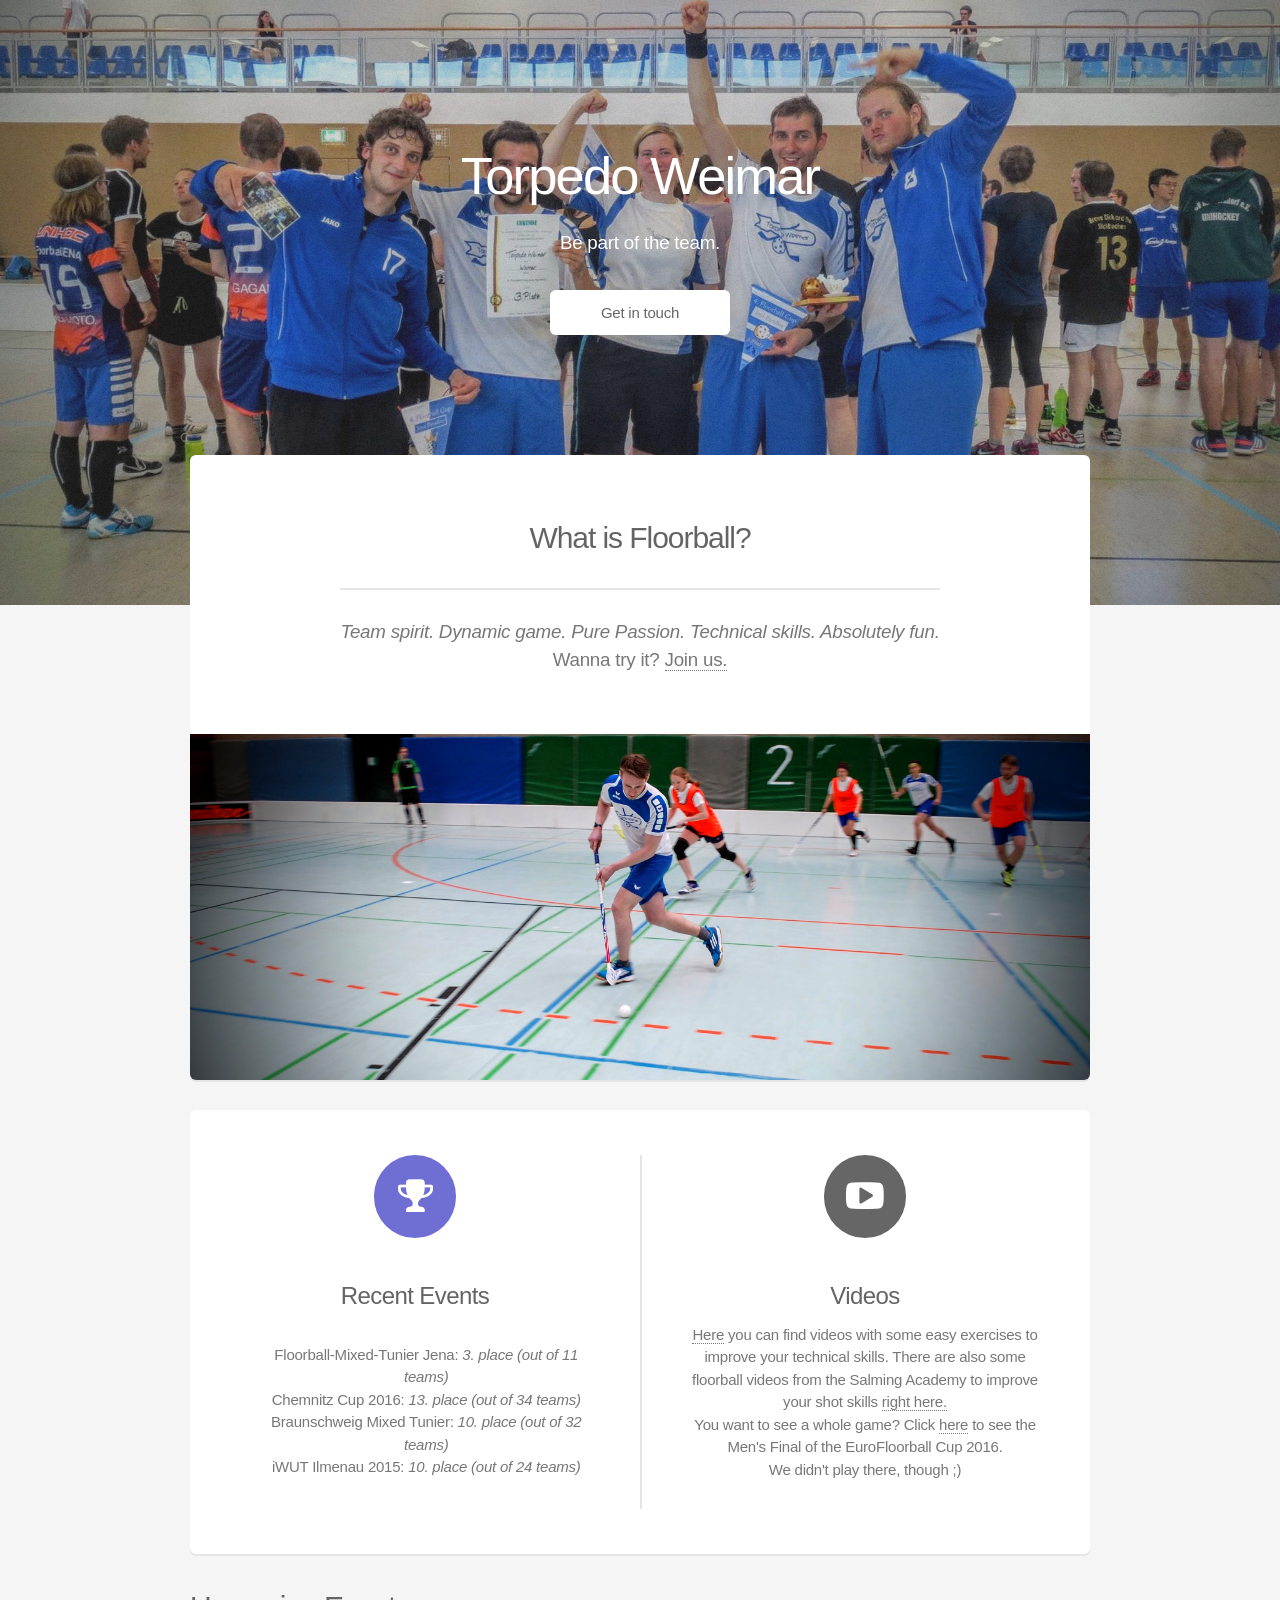
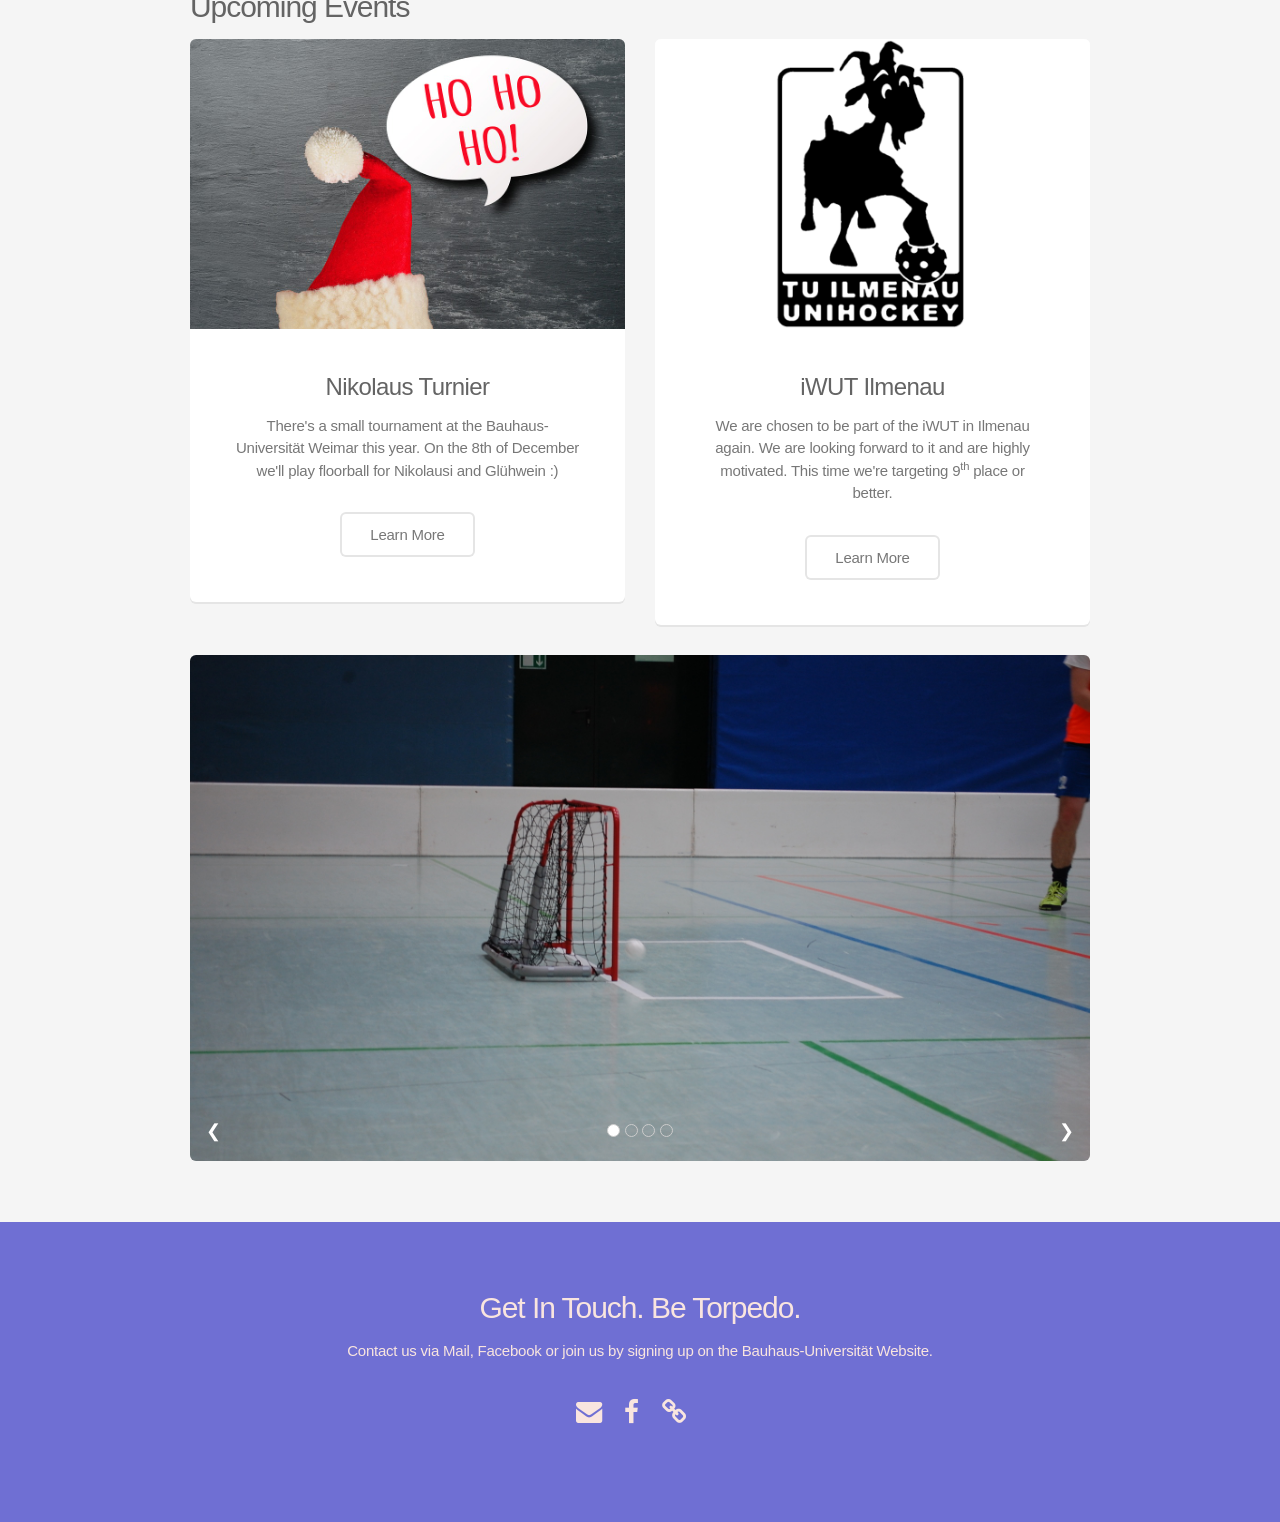
==== commit 8a85d7d0: "add css links" ====
--- a/index.html
+++ b/index.html
@@ -7,6 +7,8 @@
 		<!--[if lte IE 8]><script src="assets/js/ie/html5shiv.js"></script><![endif]-->
 		<link rel="stylesheet" href="assets/css/main.css" />
 		<link rel="stylesheet" href="assets/css/w3.css">
+    	<link rel="stylesheet" type="text/css" media="all" href="assets/css/styles.css">
+    	<link rel="stylesheet" type="text/css" media="all" href="assets/css/magnific-popup.css">
 		<style>
 		.mySlides {display:none}
 		.w3-left, .w3-right, .w3-badge {cursor:pointer}
@@ -31,6 +33,17 @@
 			<!--[if lte IE 8]><script src="assets/js/ie/respond.min.js"></script><![endif]-->
 			<script src="assets/js/main.js"></script>
 			<script src="assets/js/slider.js"></script>
+
+			<!--Google Analytics-->
+			<script>
+			  (function(i,s,o,g,r,a,m){i['GoogleAnalyticsObject']=r;i[r]=i[r]||function(){
+			  (i[r].q=i[r].q||[]).push(arguments)},i[r].l=1*new Date();a=s.createElement(o),
+			  m=s.getElementsByTagName(o)[0];a.async=1;a.src=g;m.parentNode.insertBefore(a,m)
+			  })(window,document,'script','https://www.google-analytics.com/analytics.js','ga');
+
+			  ga('create', 'UA-86484524-1', 'auto');
+			  ga('send', 'pageview');
+			</script>
 	</head>
 
 	<body class="landing" onload="startSlideShow()">
@@ -139,13 +152,13 @@
 
 				
 					<ul class="icons">
-						<li><a href="mailto:jakob.taraben@uni-weimar.de?subject=Interesse Unihockey&cc=jasmin.odenwald@uni-weimar.de" class="icon fa-envelope"><span class="label">Mail</span></a></li>
+						<li><a href="mailto:torpedoweimar@gmail.com?subject=Interesse Unihockey" class="icon fa-envelope"><span class="label">Mail</span></a></li>
 						<li><a href="https://www.facebook.com/groups/576465775705765/" class="icon fa-facebook"><span class="label">Facebook</span></a></li>
 						<li><a href="https://hspz.uni-weimar.de/angebote/aktueller_zeitraum/_Unihockey.html" class="icon fa-link"><span class="label">Bauhaus-Uni</span></a></li>
 						<a name= "getintouch"><a/>
-					</ul>		
-
-				</section>
+					</ul>
+					
+				</section>	
 
 		</div>
 
--- a/assets/css/styles.css
+++ b/assets/css/styles.css
@@ -0,0 +1,90 @@
+br { display: block; line-height: 1.6em; } 
+
+article, aside, details, figcaption, figure, footer, header, hgroup, menu, nav, section { display: block; }
+ol, ul { list-style: none; }
+
+input, textarea { 
+  -webkit-font-smoothing: antialiased;
+  -webkit-text-size-adjust: 100%;
+  -ms-text-size-adjust: 100%;
+  -webkit-box-sizing: border-box;
+  -moz-box-sizing: border-box;
+  box-sizing: border-box;
+  outline: none;
+}
+
+blockquote, q { quotes: none; }
+blockquote:before, blockquote:after, q:before, q:after { content: ''; content: none; }
+strong, b { font-weight: bold; }
+em, i { font-style: italic; }
+
+table { border-collapse: collapse; border-spacing: 0; }
+img { border: 0; max-width: 100%; }
+
+
+
+/** page structure **/
+#wrapper {
+  display: block;
+  max-width: 1100px;
+  margin: 0 auto;
+}
+
+#portfolio {
+  display: block;
+}
+
+#portfolio li {
+  display: block;
+  float: left;
+  width: 30%;
+  max-width: 400px;
+  margin-right: 20px;
+  margin-bottom: 20px;
+}
+
+#portfolio li a {
+  display: block;
+  padding: 8px;
+  background: #fff;
+  -webkit-border-radius: 2px;
+  -moz-border-radius: 2px;
+  border-radius: 2px;
+  -webkit-box-shadow: 1px 2px 2px rgba(0,0,0,0.25);
+  -moz-box-shadow: 1px 2px 2px rgba(0,0,0,0.25);
+  box-shadow: 1px 2px 2px rgba(0,0,0,0.25);
+}
+
+.mfp-title {
+  font-size: 1.2em;
+  color: #ddd !important;
+  font-weight: 700;
+}
+
+/** clearfix **/
+.clearfix:after { content: "."; display: block; clear: both; visibility: hidden; line-height: 0; height: 0; }
+.clearfix { display: inline-block; }
+ 
+html[xmlns] .clearfix { display: block; }
+* html .clearfix { height: 1%; }
+
+
+/** media queries **/
+@media screen and (max-width: 780px) {
+  #portfolio li {
+    width: 45%;
+  }
+}
+
+@media screen and (max-width: 550px) {
+  #portfolio { 
+    text-align: center;
+  }
+  
+  #portfolio li {
+    float: none;
+    display: inline-block;
+    width: 80%;
+    margin-bottom: 30px;
+  }
+}
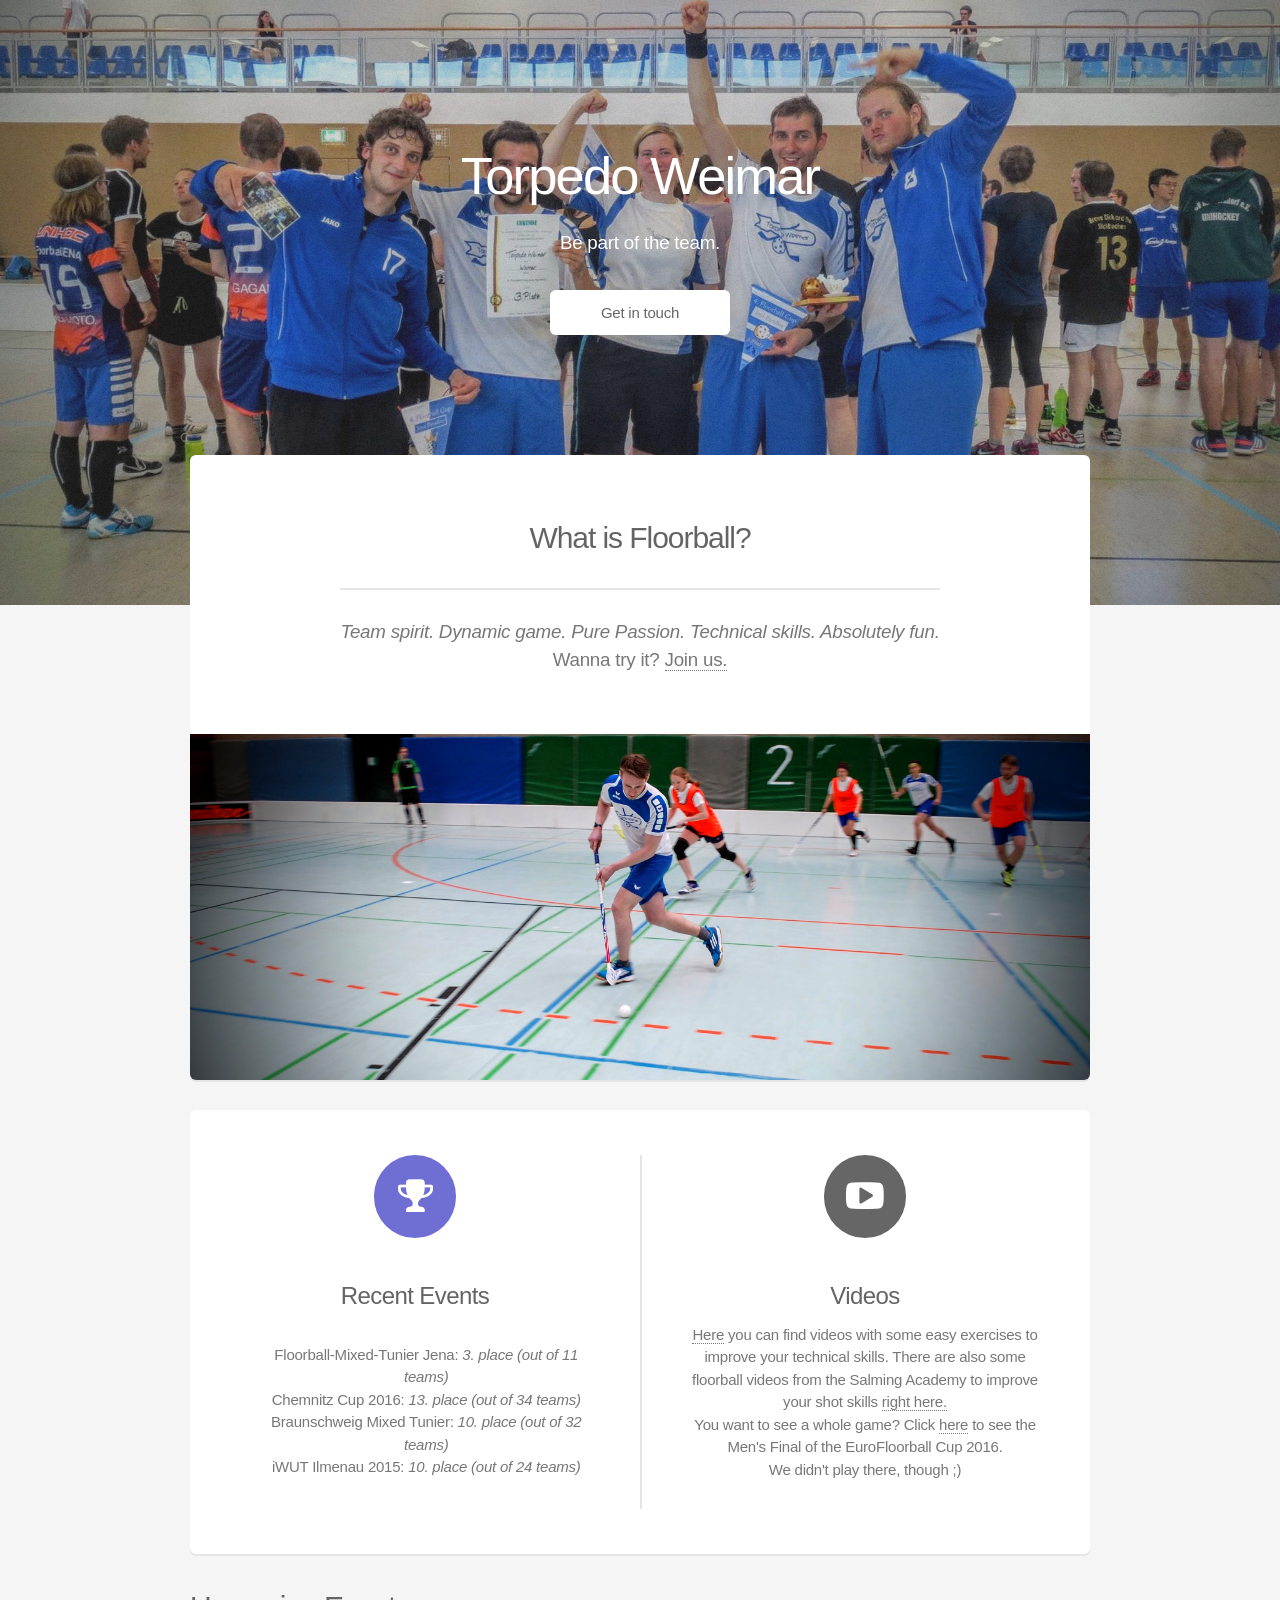
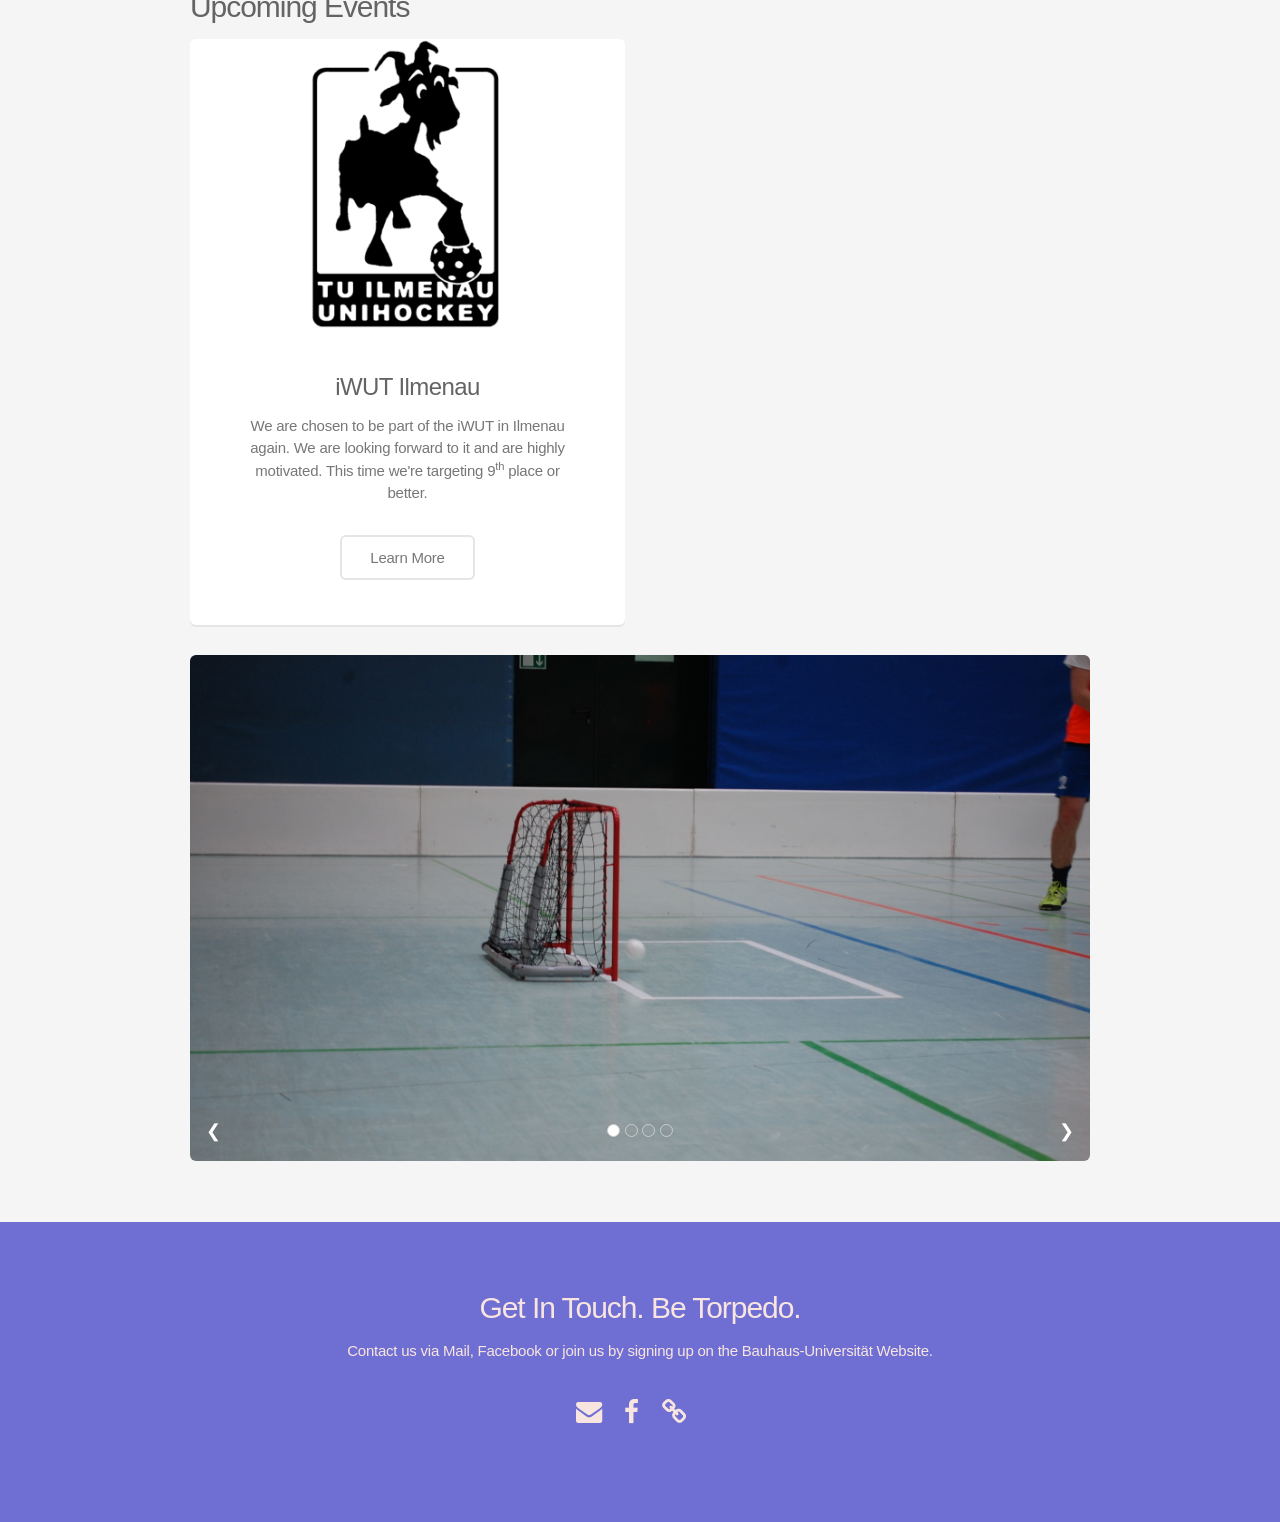
==== commit 3a2ea85d: "update events" ====
--- a/index.html
+++ b/index.html
@@ -98,7 +98,7 @@
 
 					<h2>Upcoming Events</h2>
 					<div class="row">
-						<div class="6u 12u(narrower)" style="height: 50%">
+						<!--div class="6u 12u(narrower)" style="height: 50%">
 
 							<section class="box special">
 								<span class="image featured"><img src="images/nikolaus.jpg" alt="" /></span>
@@ -110,7 +110,7 @@
 								</ul>
 							</section>
 
-						</div>
+						</div-->
 						<div class="6u 12u(narrower)" style="height: 50%">
 
 							<section class="box special">
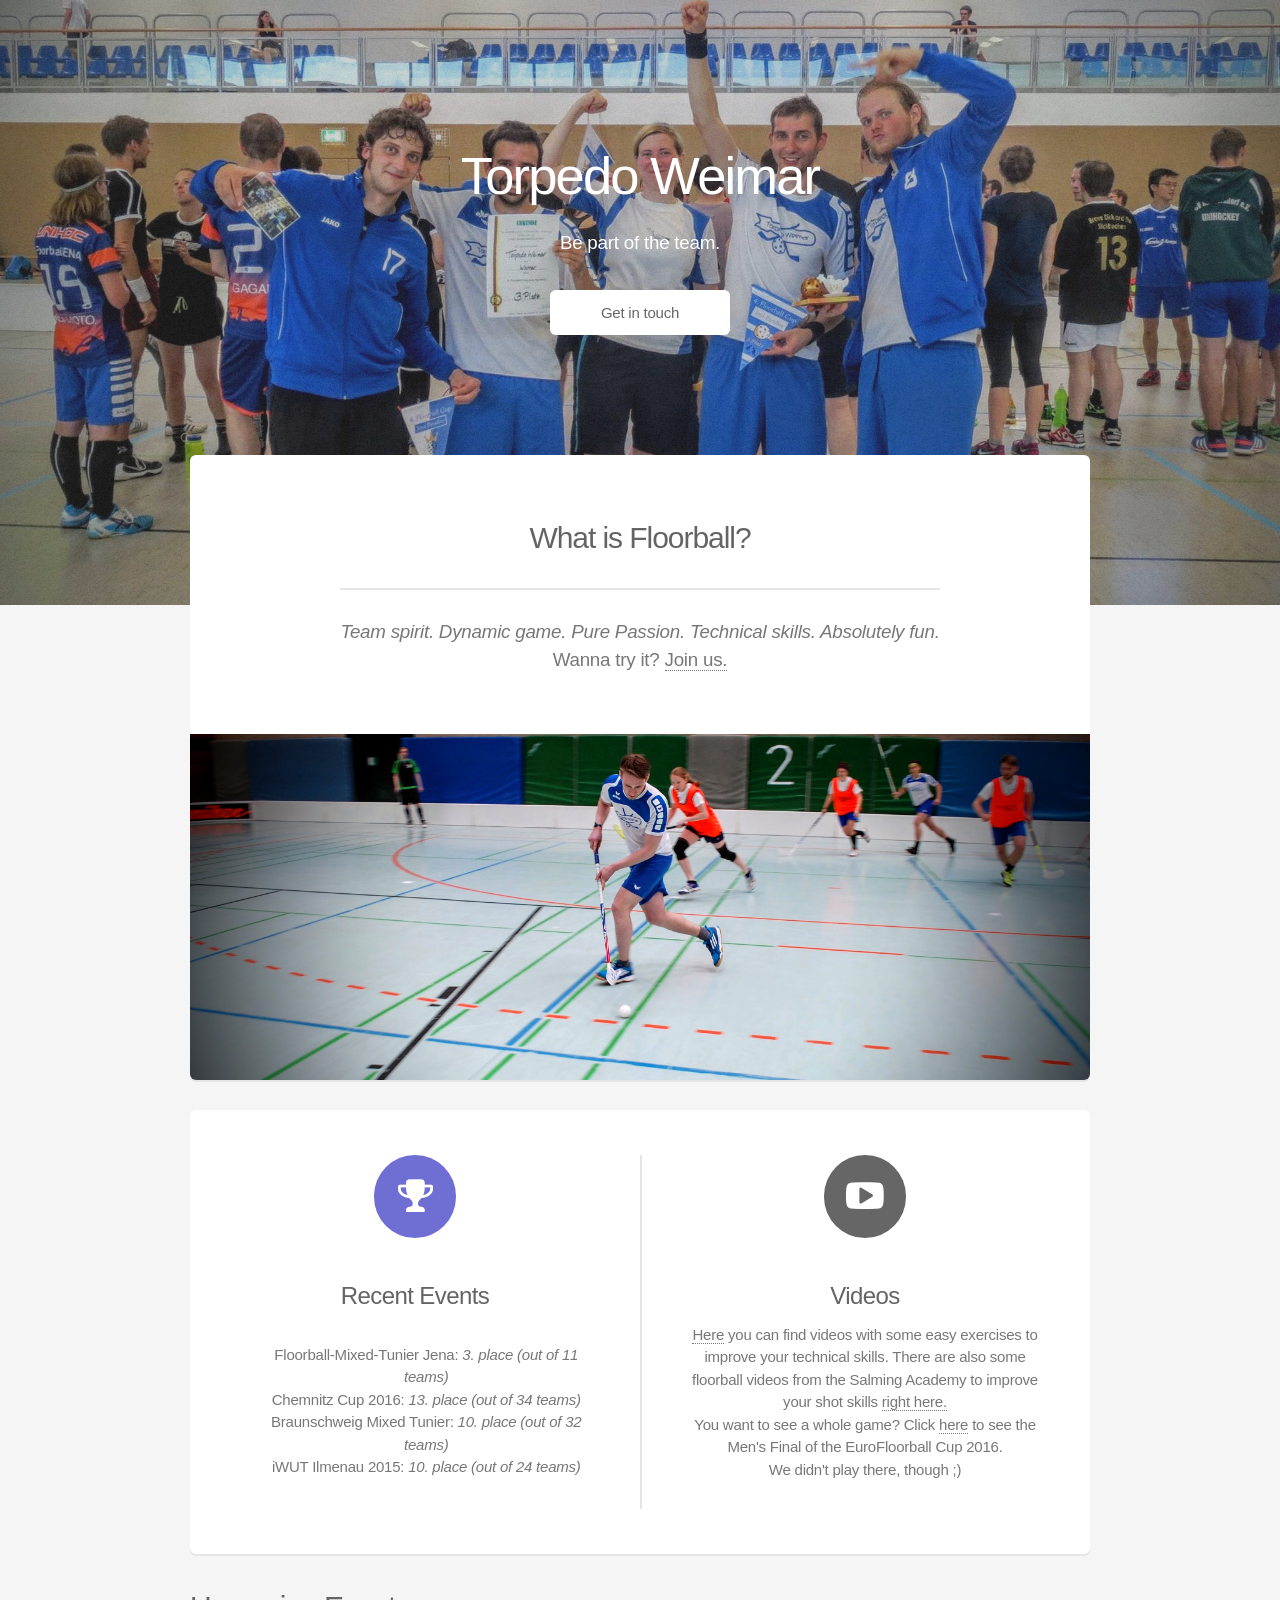
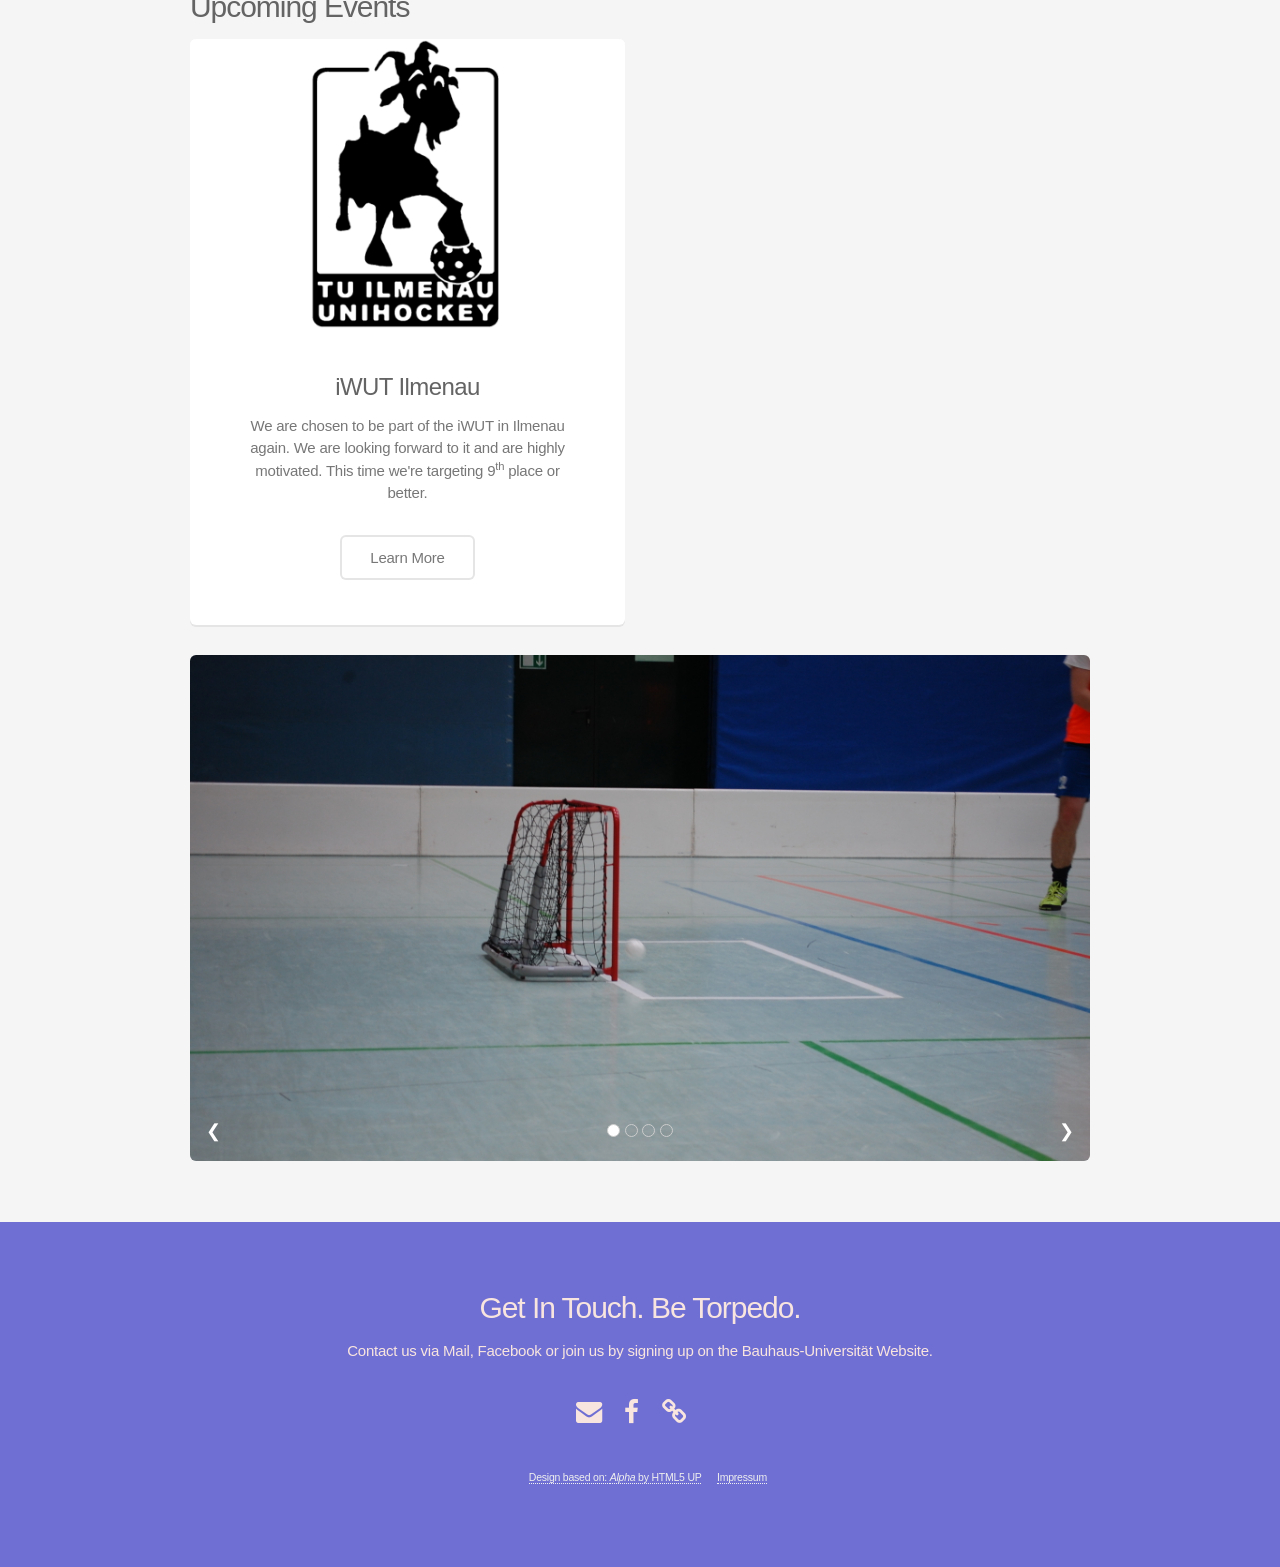
==== commit 7b0286e5: "add copyright" ====
--- a/index.html
+++ b/index.html
@@ -157,6 +157,11 @@
 						<li><a href="https://hspz.uni-weimar.de/angebote/aktueller_zeitraum/_Unihockey.html" class="icon fa-link"><span class="label">Bauhaus-Uni</span></a></li>
 						<a name= "getintouch"><a/>
 					</ul>
+
+					<ul class="copyright" style="font-size: 70%; margin-top: 3%; color: #f0f0f0">
+						<!--li>&copy; Untitled Inc. All rights reserved.</li-->
+						<li>Design based on: <a href="http://html5up.net/alpha"><em>Alpha</em> by HTML5 UP</a>  &emsp; <a href="">Impressum</a></li>
+					</ul>
 					
 				</section>	
 
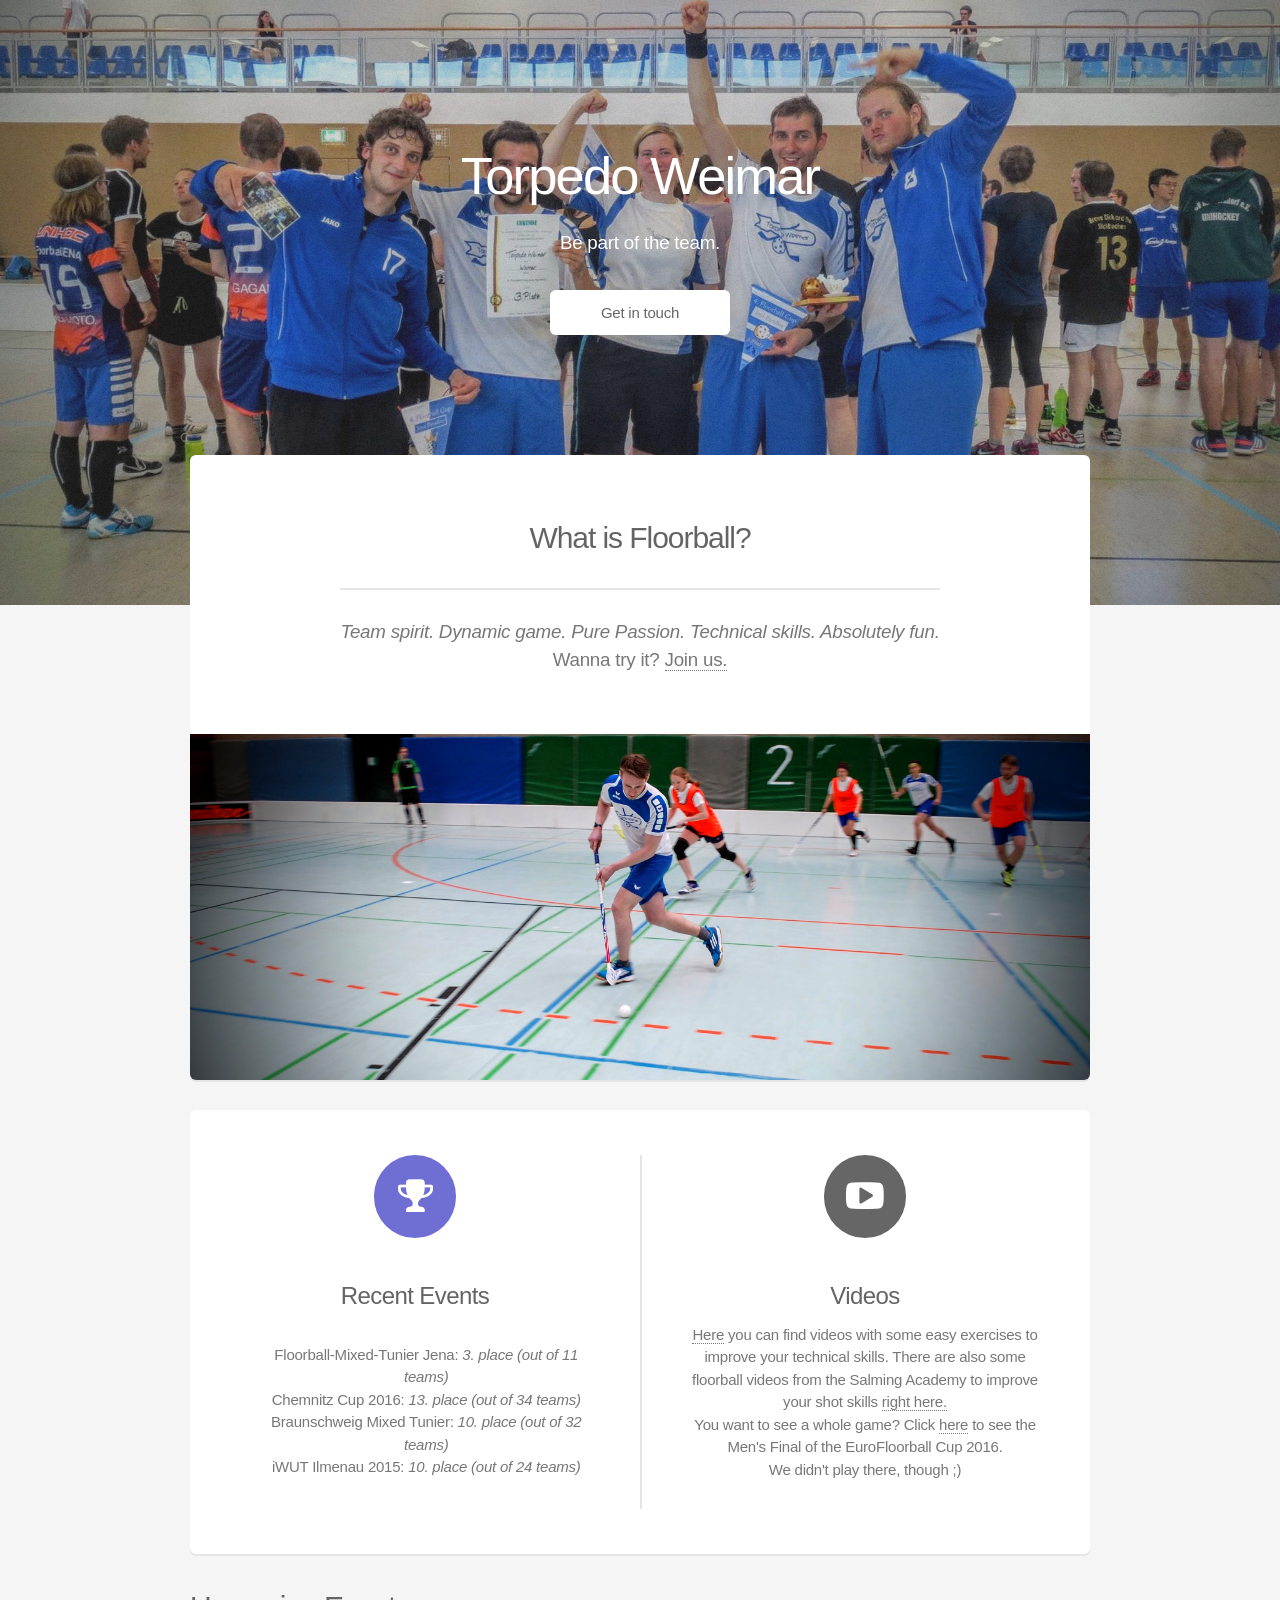
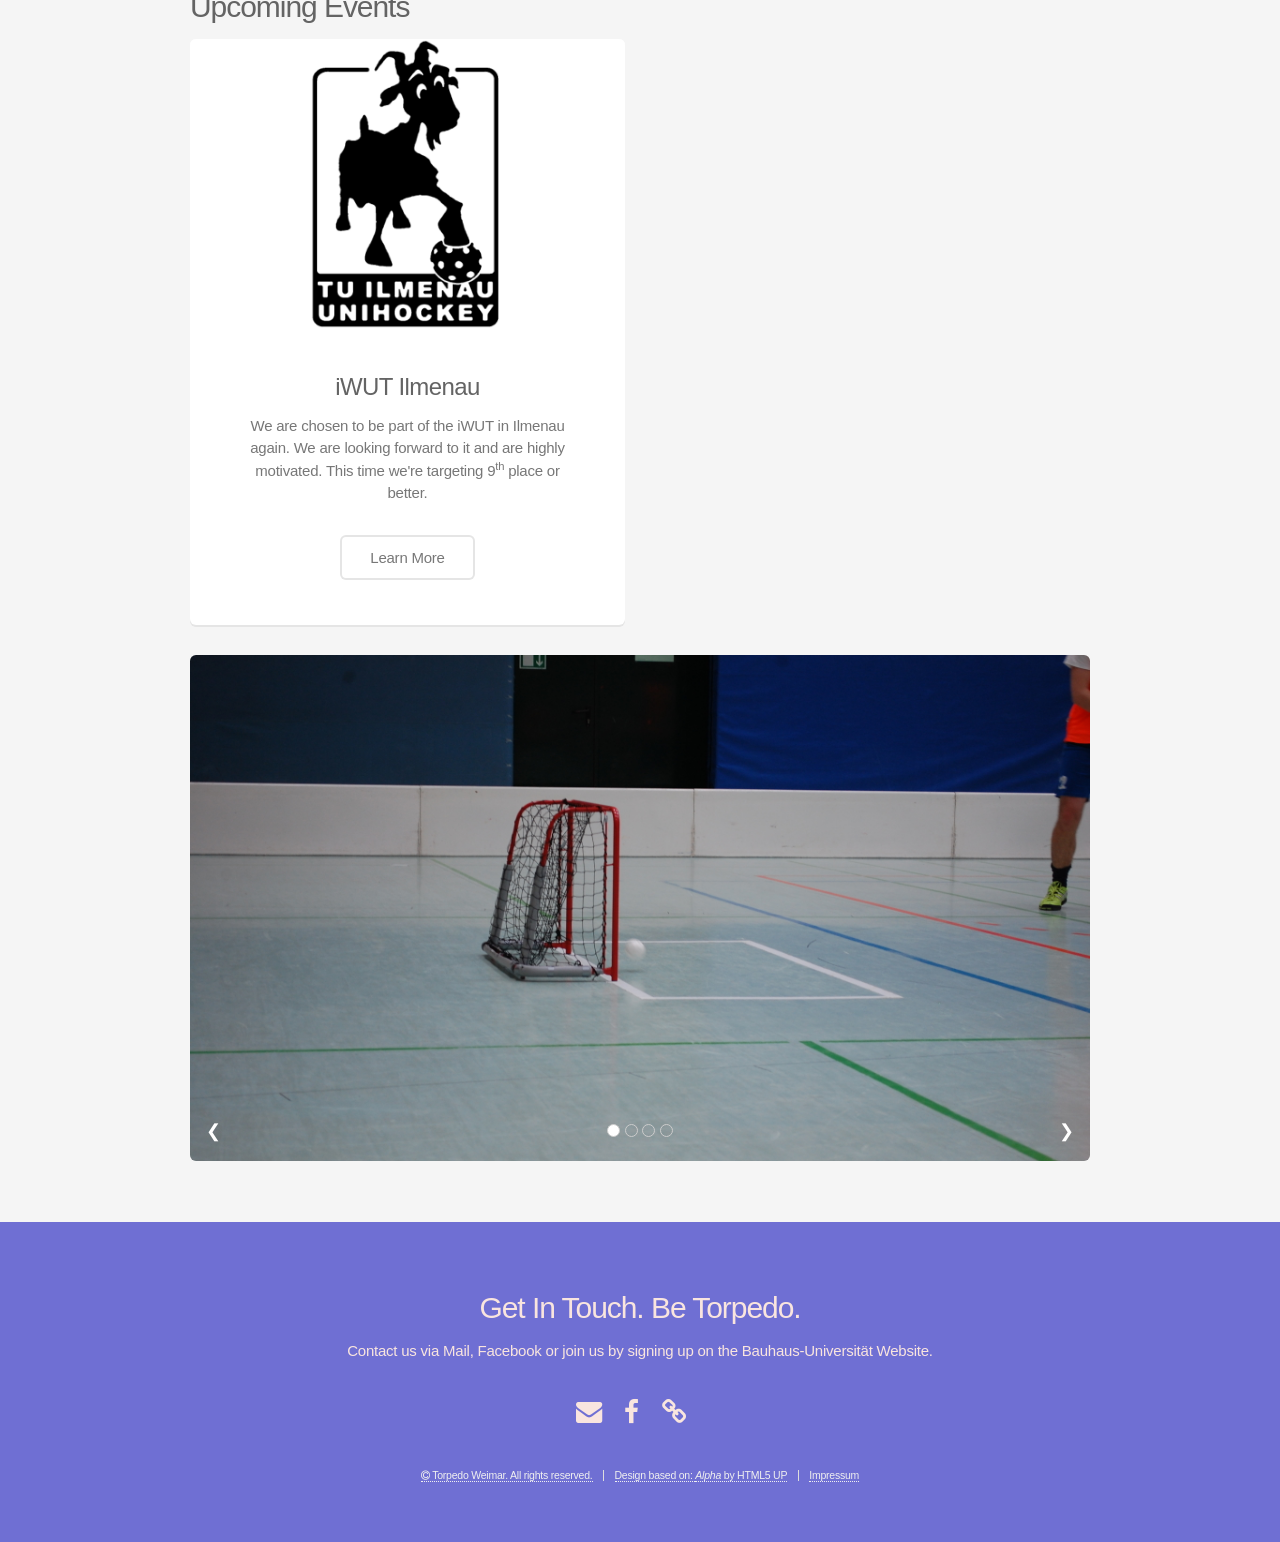
==== commit d4927039: "add site notice" ====
--- a/index.html
+++ b/index.html
@@ -160,7 +160,7 @@
 
 					<ul class="copyright" style="font-size: 70%; margin-top: 3%; color: #f0f0f0">
 						<!--li>&copy; Untitled Inc. All rights reserved.</li-->
-						<li>Design based on: <a href="http://html5up.net/alpha"><em>Alpha</em> by HTML5 UP</a>  &emsp; <a href="">Impressum</a></li>
+						<li><i class="fa fa-copyright" aria-hidden="true"></i> Torpedo Weimar. All rights reserved. </li><li> Design based on: <a href="http://html5up.net/alpha"><em>Alpha</em> by HTML5 UP</a>  </li><li> <a href="sitenotice.html">Impressum</a></li>
 					</ul>
 					
 				</section>	
--- a/assets/css/main.css
+++ b/assets/css/main.css
@@ -3140,32 +3140,7 @@
 				opacity: 0.75;
 			}
 
-		#footer .copyright {
-			color: #999;
-			font-size: 0.9em;
-			line-height: 1em;
-			margin: 2em 0 0 0;
-			padding: 0;
-			text-align: center;
-		}
-
-			#footer .copyright a {
-				color: inherit;
-			}
-
-			#footer .copyright li {
-				border-left: solid 1px #dddddd;
-				display: inline-block;
-				list-style: none;
-				margin-left: 1em;
-				padding-left: 1em;
-			}
-
-				#footer .copyright li:first-child {
-					border-left: 0;
-					margin-left: 0;
-					padding-left: 0;
-				}
+		
 
 /* CTA */
 
@@ -3232,6 +3207,33 @@
 		#cta .formerize-placeholder {
 			color: rgba(255, 255, 255, 0.75) !important;
 		}
+
+		#cta .copyright {
+			color: #999;
+			font-size: 0.9em;
+			line-height: 1em;
+			margin: 2em 0 0 0;
+			padding: 0;
+			text-align: center;
+		}
+
+			#cta .copyright a {
+				color: inherit;
+			}
+
+			#cta .copyright li {
+				border-left: solid 1px #dddddd;
+				display: inline-block;
+				list-style: none;
+				margin-left: 1em;
+				padding-left: 1em;
+			}
+
+				#cta .copyright li:first-child {
+					border-left: 0;
+					margin-left: 0;
+					padding-left: 0;
+				}
 
 /* Wide */
 
@@ -3642,7 +3644,115 @@
 				padding: 4em 0;
 			}
 
-				#footer .copyright li {
+	}
+
+/* Mobile (Portrait) */
+
+	@media screen and (max-width: 480px) {
+
+		/* Basic */
+
+			html, body {
+				min-width: 320px;
+			}
+
+			body, input, select, textarea {
+				font-size: 11pt;
+			}
+
+		/* Section/Article */
+
+			header.major {
+				padding: 0;
+			}
+
+		/* List */
+
+			ul.actions {
+				margin: 0 0 2em 0;
+			}
+
+				ul.actions li {
+					display: block;
+					padding: 1em 0 0 0;
+					text-align: center;
+					width: 100%;
+				}
+
+					ul.actions li:first-child {
+						padding-top: 0;
+					}
+
+					ul.actions li > * {
+						width: 100%;
+						margin: 0 !important;
+					}
+
+						ul.actions li > *.icon:before {
+							margin-left: -2em;
+						}
+
+				ul.actions.small li {
+					padding: 0.5em 0 0 0;
+				}
+
+					ul.actions.small li:first-child {
+						padding-top: 0;
+					}
+
+		/* Box */
+
+			.box {
+				border-radius: 0;
+				box-shadow: none;
+				margin: 1em 0 0 0;
+				padding: 3em 1em !important;
+			}
+
+				.box.features .features-row section {
+					margin: 3em 0 0 0 !important;
+					padding: 3em 0 0 0 !important;
+				}
+
+				.box .image.featured {
+					border-radius: 0;
+					margin-left: -1em;
+					width: calc(100% + 2em);
+				}
+
+					.box .image.featured img {
+						border-radius: 0 !important;
+					}
+
+					.box .image.featured:first-child {
+						margin-bottom: 3em;
+						margin-top: -3em;
+					}
+
+					.box .image.featured:last-child {
+						margin-bottom: -3em;
+						margin-top: 3em;
+					}
+
+		/* Banner */
+
+			#banner {
+				padding: 5em 1em 4em 1em;
+			}
+
+		/* Main */
+
+			#main > .box:first-child {
+				margin-top: 0;
+			}
+
+		/* CTA */
+
+			#cta {
+				padding: 2.5em 1em 3em 1em;
+			}
+
+				#cta .copyright li {
 					border-left: 0;
 					display: block;
 					line-height: 2em;
@@ -3652,110 +3762,3 @@
 
 	}
 
-/* Mobile (Portrait) */
-
-	@media screen and (max-width: 480px) {
-
-		/* Basic */
-
-			html, body {
-				min-width: 320px;
-			}
-
-			body, input, select, textarea {
-				font-size: 11pt;
-			}
-
-		/* Section/Article */
-
-			header.major {
-				padding: 0;
-			}
-
-		/* List */
-
-			ul.actions {
-				margin: 0 0 2em 0;
-			}
-
-				ul.actions li {
-					display: block;
-					padding: 1em 0 0 0;
-					text-align: center;
-					width: 100%;
-				}
-
-					ul.actions li:first-child {
-						padding-top: 0;
-					}
-
-					ul.actions li > * {
-						width: 100%;
-						margin: 0 !important;
-					}
-
-						ul.actions li > *.icon:before {
-							margin-left: -2em;
-						}
-
-				ul.actions.small li {
-					padding: 0.5em 0 0 0;
-				}
-
-					ul.actions.small li:first-child {
-						padding-top: 0;
-					}
-
-		/* Box */
-
-			.box {
-				border-radius: 0;
-				box-shadow: none;
-				margin: 1em 0 0 0;
-				padding: 3em 1em !important;
-			}
-
-				.box.features .features-row section {
-					margin: 3em 0 0 0 !important;
-					padding: 3em 0 0 0 !important;
-				}
-
-				.box .image.featured {
-					border-radius: 0;
-					margin-left: -1em;
-					width: calc(100% + 2em);
-				}
-
-					.box .image.featured img {
-						border-radius: 0 !important;
-					}
-
-					.box .image.featured:first-child {
-						margin-bottom: 3em;
-						margin-top: -3em;
-					}
-
-					.box .image.featured:last-child {
-						margin-bottom: -3em;
-						margin-top: 3em;
-					}
-
-		/* Banner */
-
-			#banner {
-				padding: 5em 1em 4em 1em;
-			}
-
-		/* Main */
-
-			#main > .box:first-child {
-				margin-top: 0;
-			}
-
-		/* CTA */
-
-			#cta {
-				padding: 2.5em 1em 3em 1em;
-			}
-
-	}
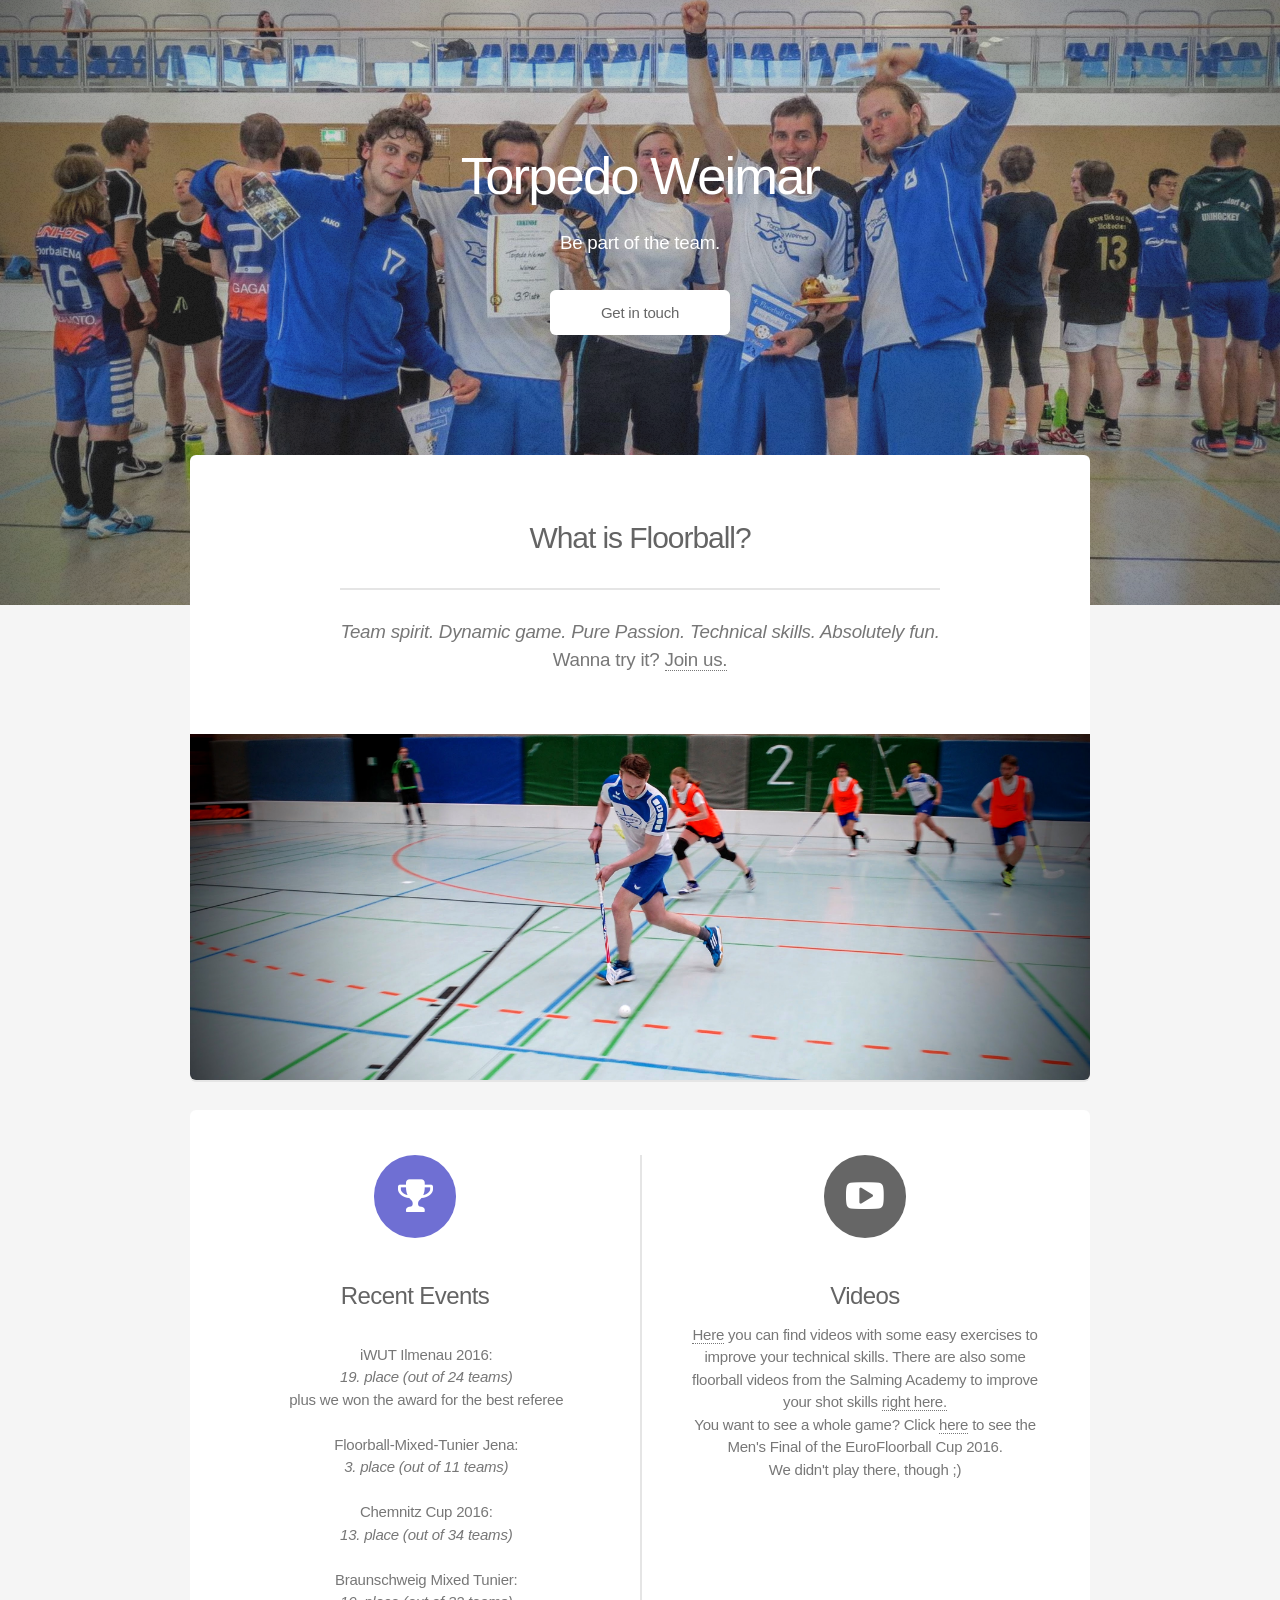
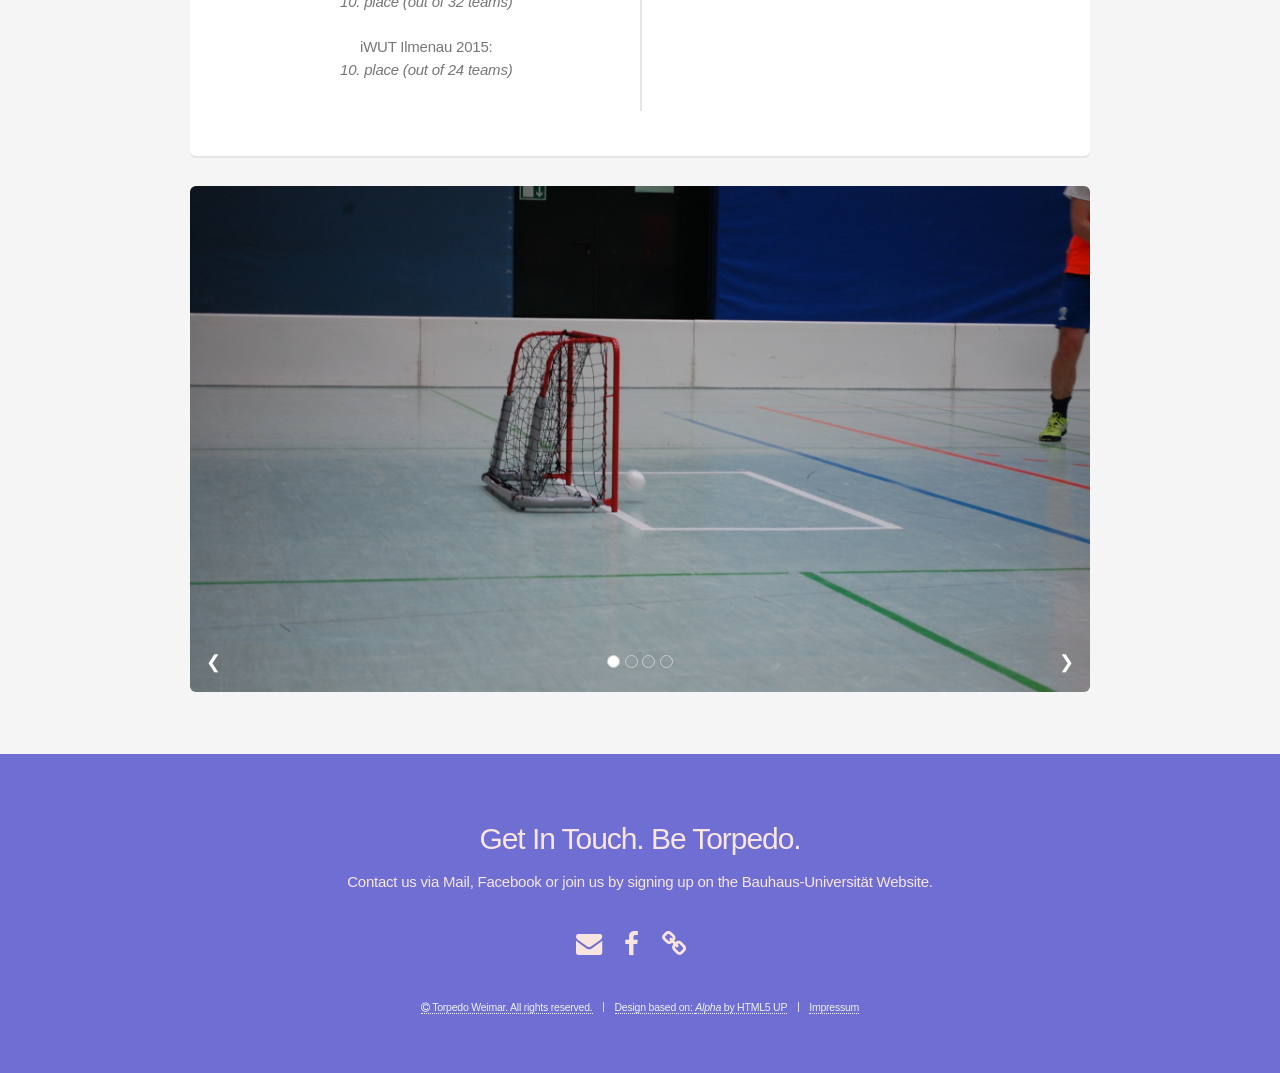
==== commit 63740dae: "update content" ====
--- a/index.html
+++ b/index.html
@@ -78,10 +78,22 @@
 								<h3>Recent Events</h3>
 								<p>
 									<ul>
-										<li>Floorball-Mixed-Tunier Jena: <em>3. place (out of 11 teams)</em></li>
-										<li>Chemnitz Cup 2016: <em>13. place (out of 34 teams)</em></li>
-										<li>Braunschweig Mixed Tunier: <em>10. place (out of 32 teams)</em></li>
-										<li>iWUT Ilmenau 2015: <em>10. place (out of 24 teams)</em></li>
+										<li>iWUT Ilmenau 2016: 
+										<br><em> 19. place (out of 24 teams)</em>
+										<br> plus we won the award for the best referee
+										<br>
+										<br>
+										<li>Floorball-Mixed-Tunier Jena: 
+										<br><em>3. place (out of 11 teams)</em></li>
+										<br>
+										<li>Chemnitz Cup 2016: 
+										<br><em>13. place (out of 34 teams)</em></li>
+										<br>
+										<li>Braunschweig Mixed Tunier: 
+										<br><em>10. place (out of 32 teams)</em></li>
+										<br>
+										<li>iWUT Ilmenau 2015: 
+										<br><em>10. place (out of 24 teams)</em></li>
 									</ul>
 								</p>
 							</section>
@@ -96,7 +108,7 @@
 					</section>
 					
 
-					<h2>Upcoming Events</h2>
+					<!--h2>Upcoming Events</h2>
 					<div class="row">
 						<!--div class="6u 12u(narrower)" style="height: 50%">
 
@@ -111,7 +123,7 @@
 							</section>
 
 						</div-->
-						<div class="6u 12u(narrower)" style="height: 50%">
+						<!--div class="6u 12u(narrower)" style="height: 50%">
 
 							<section class="box special">
 								<span class="image featured"><img src="images/iwut.png" alt="" /></span>
@@ -123,7 +135,7 @@
 							</section>
 
 						</div>
-					</div>
+					</div-->
 					<span class="image featured">
 						<div class="w3-content w3-display-container" style="max-width:100%">
 						  <img class="mySlides w3-animate-opacity" src="images/DSC_0390.JPG" style="width:100%">
